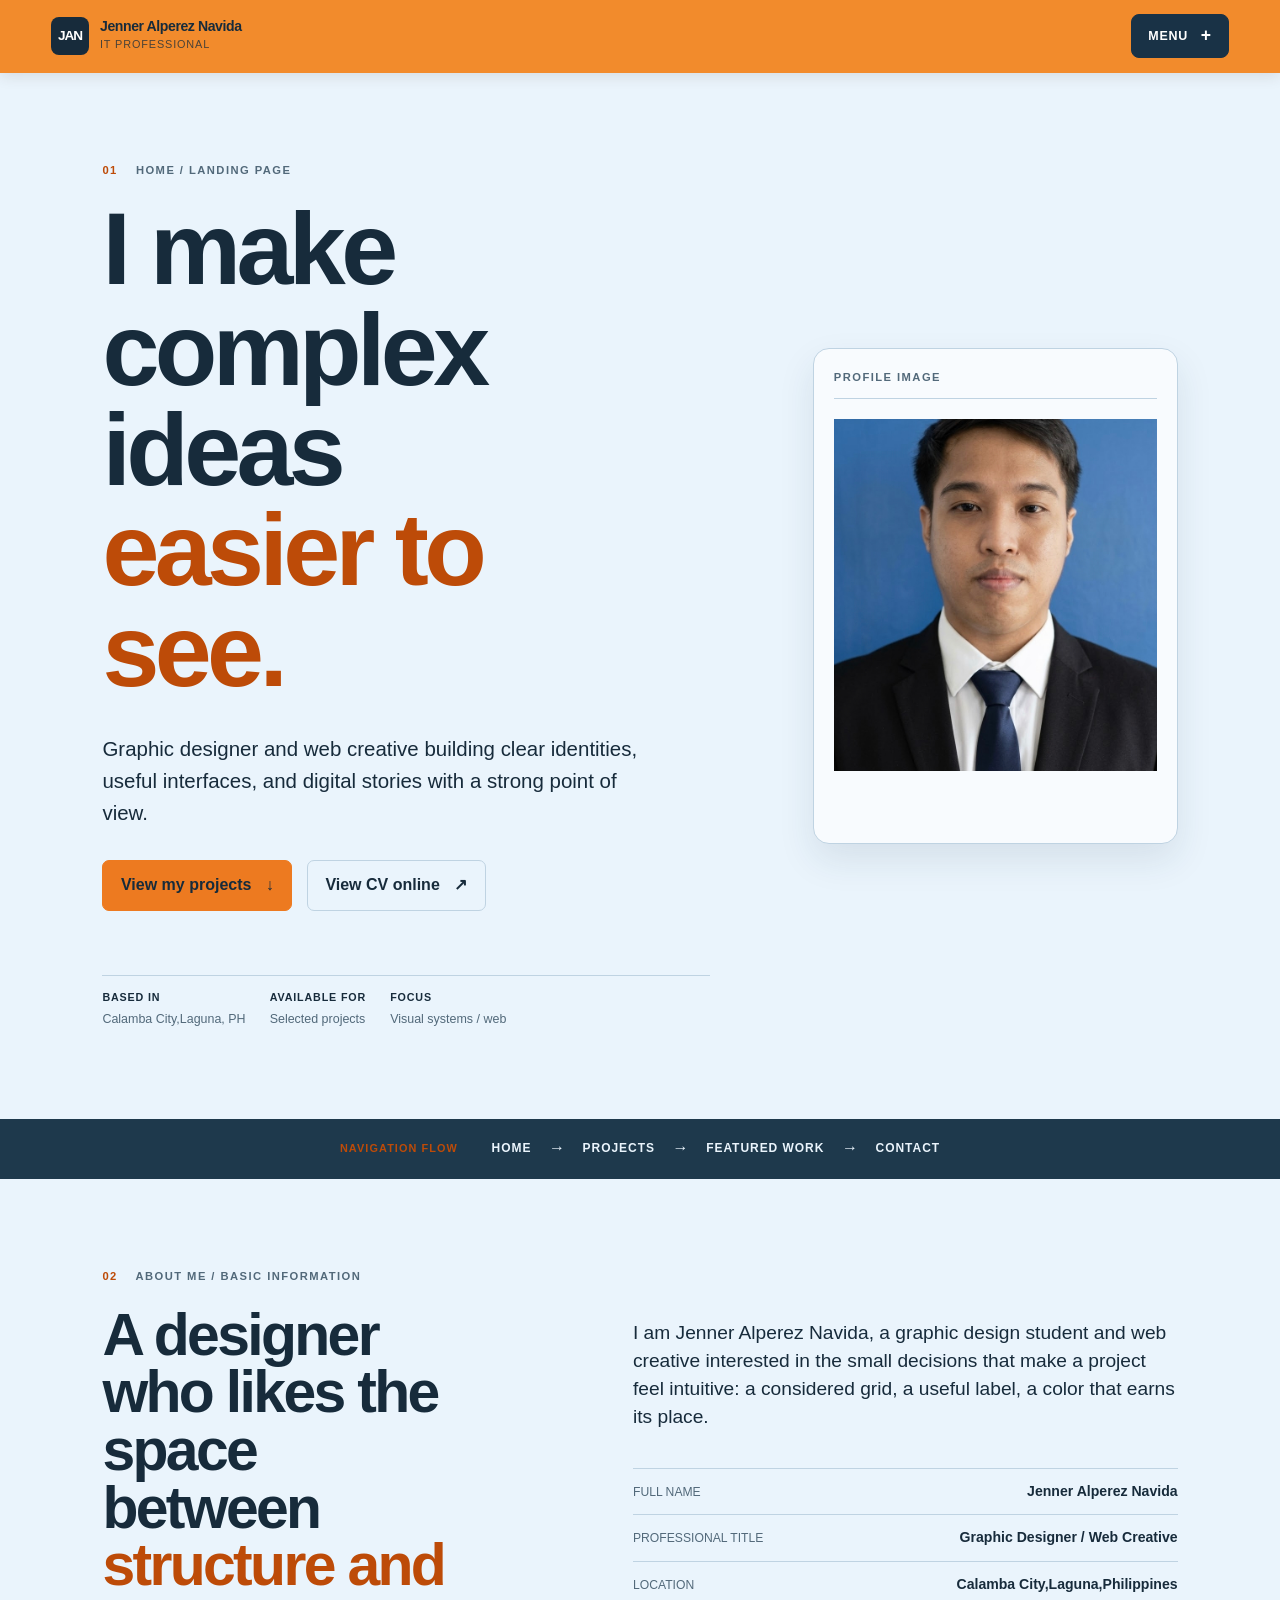
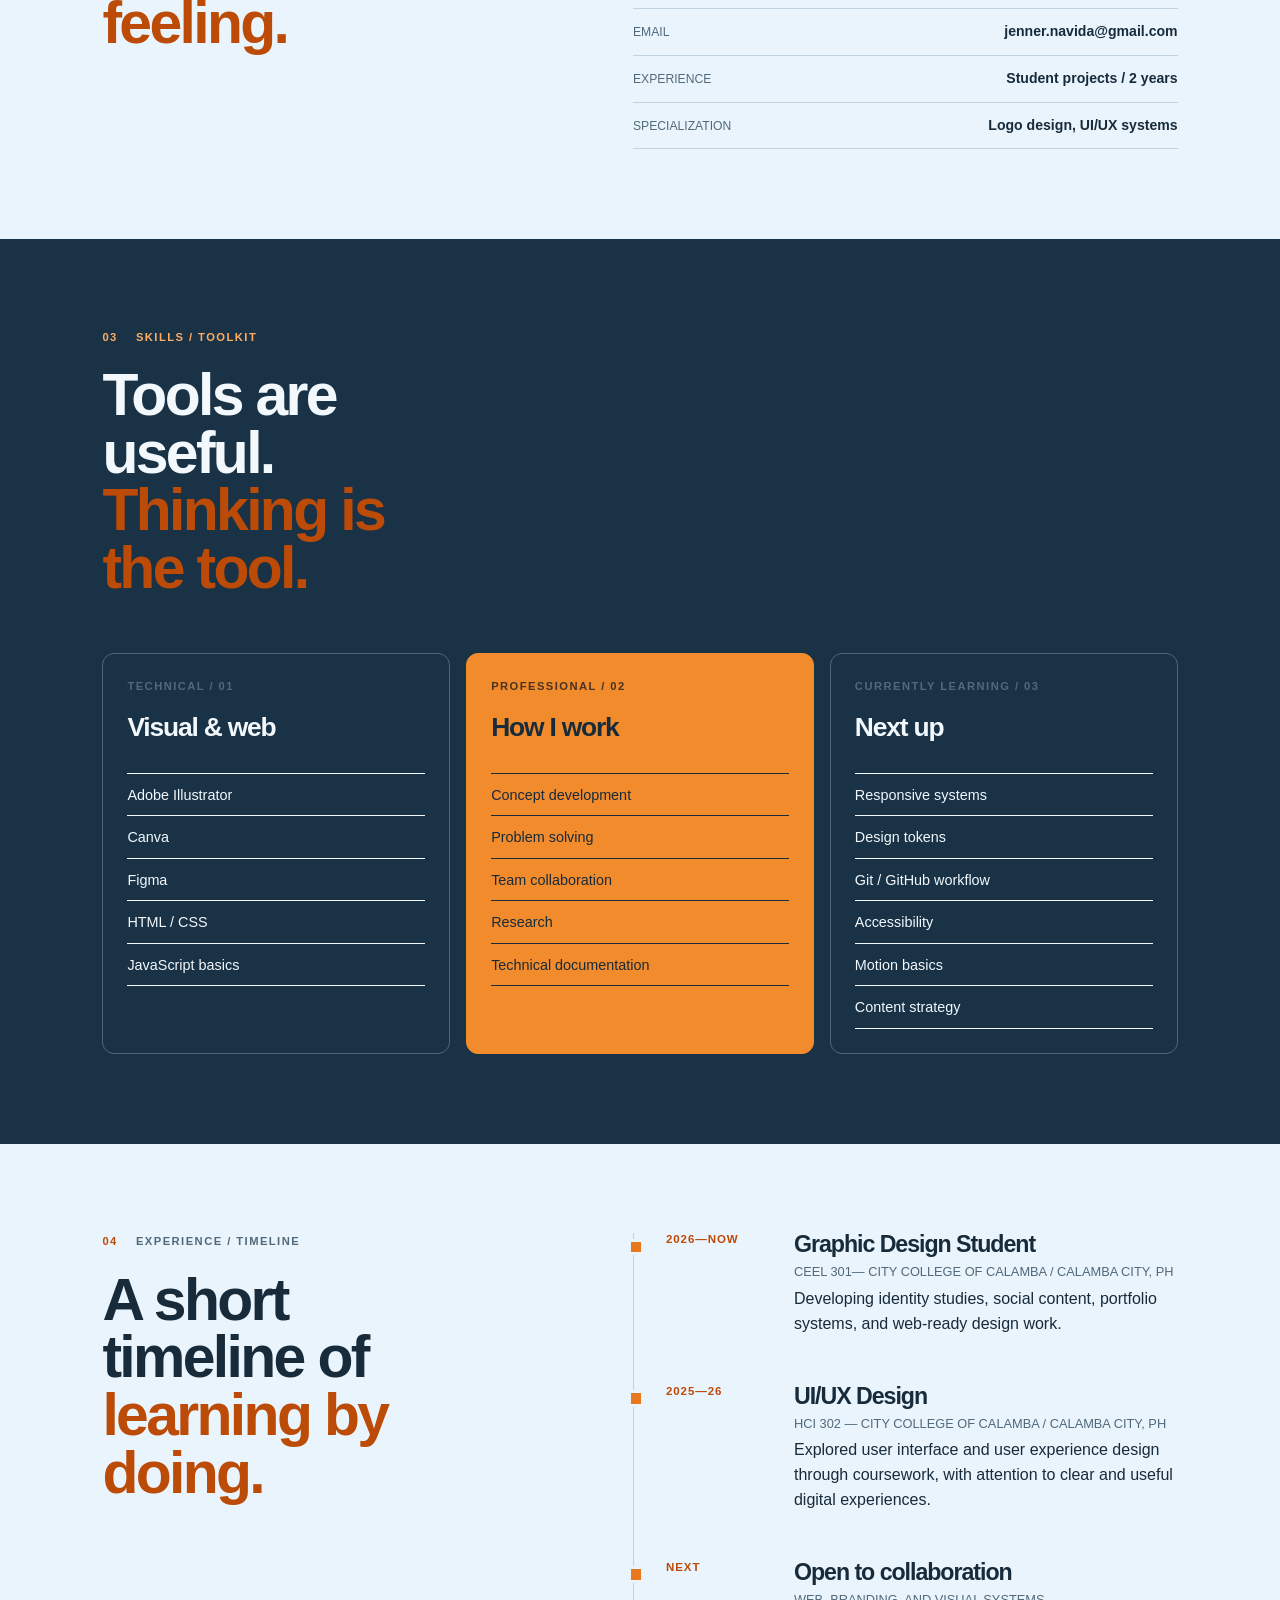
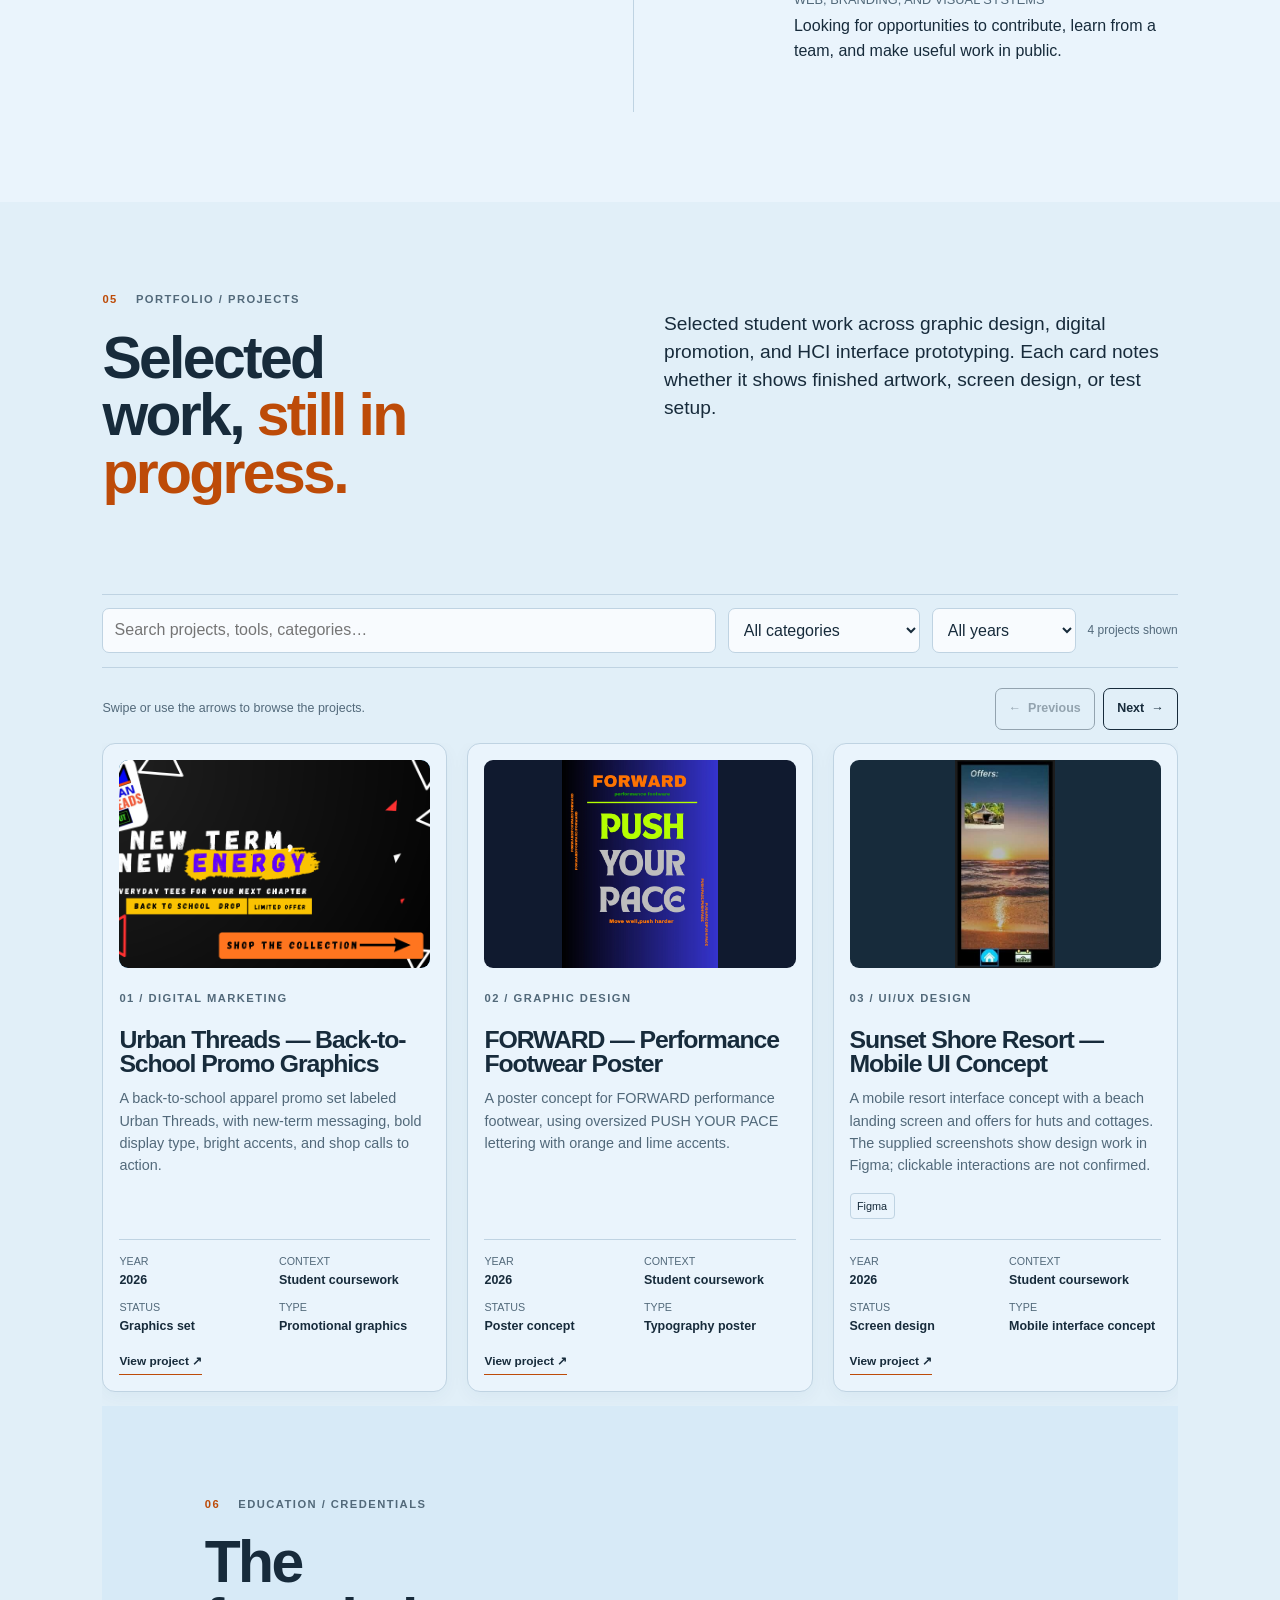
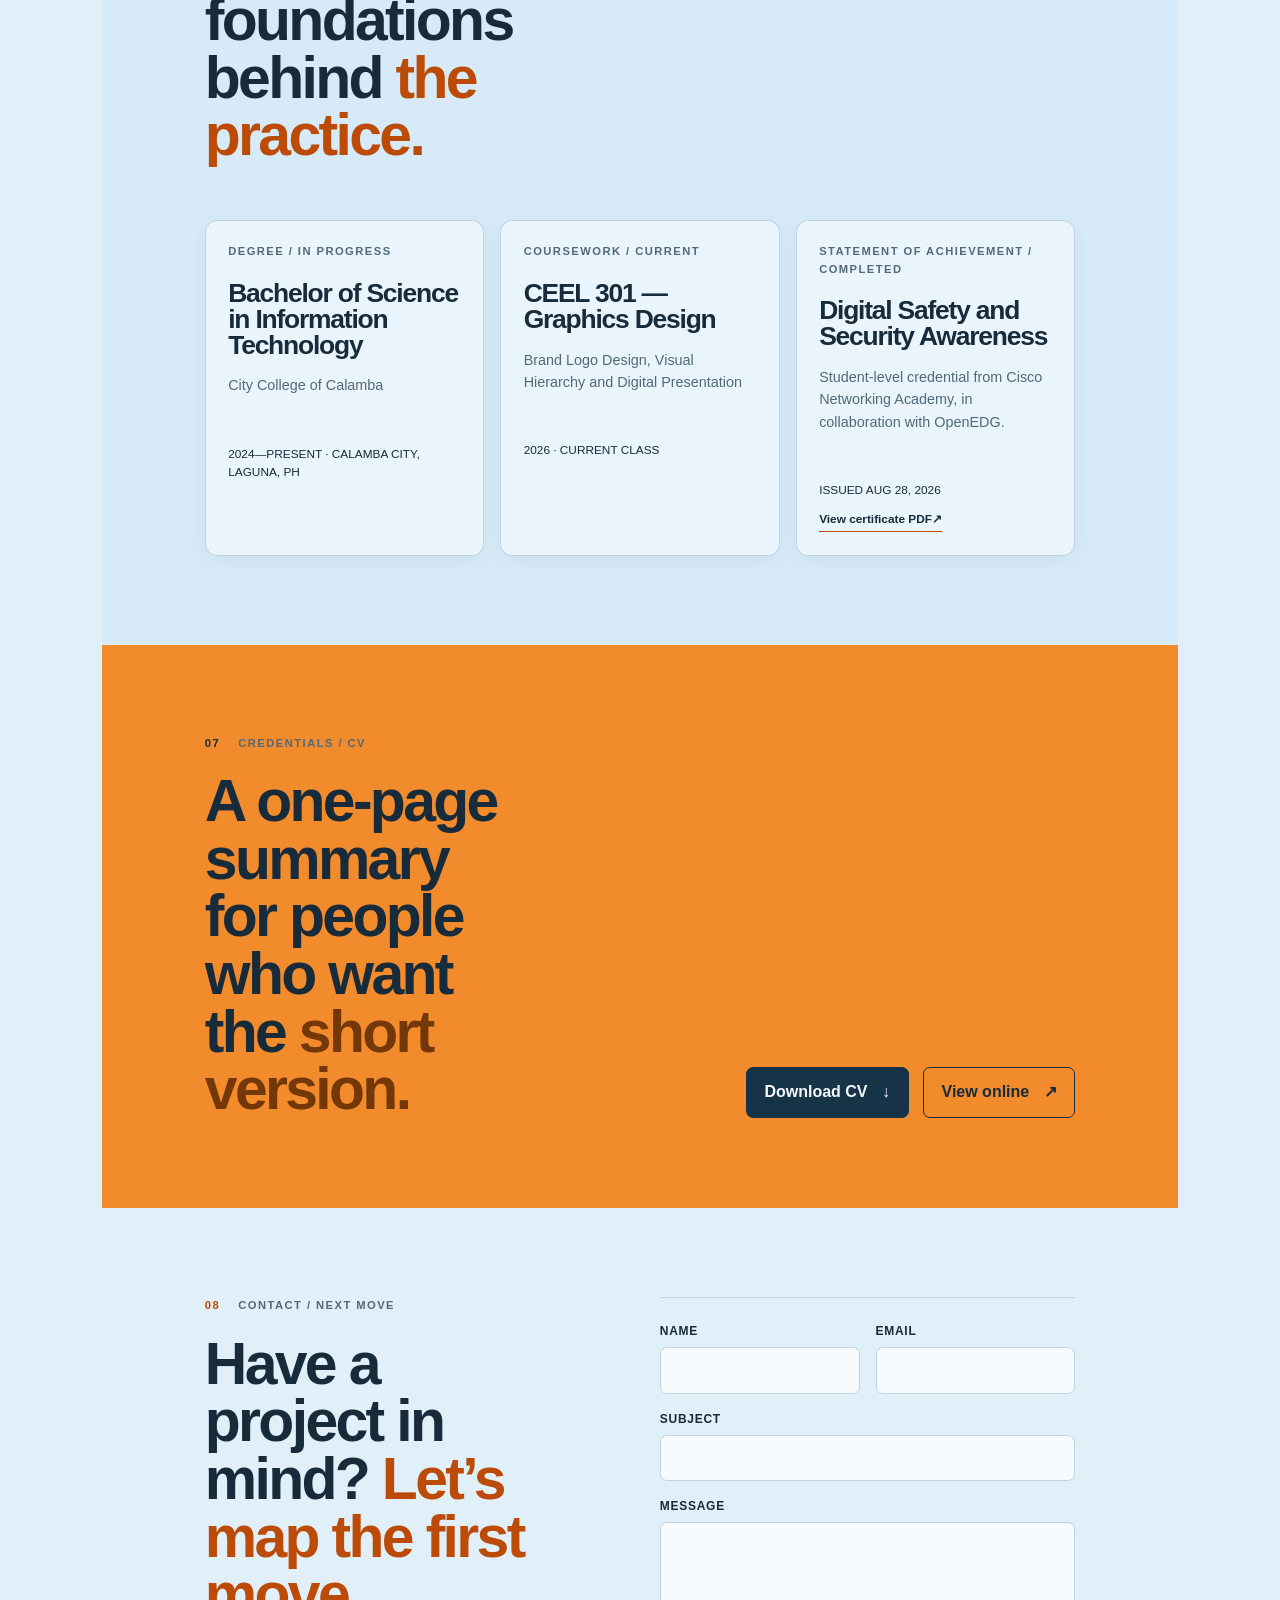
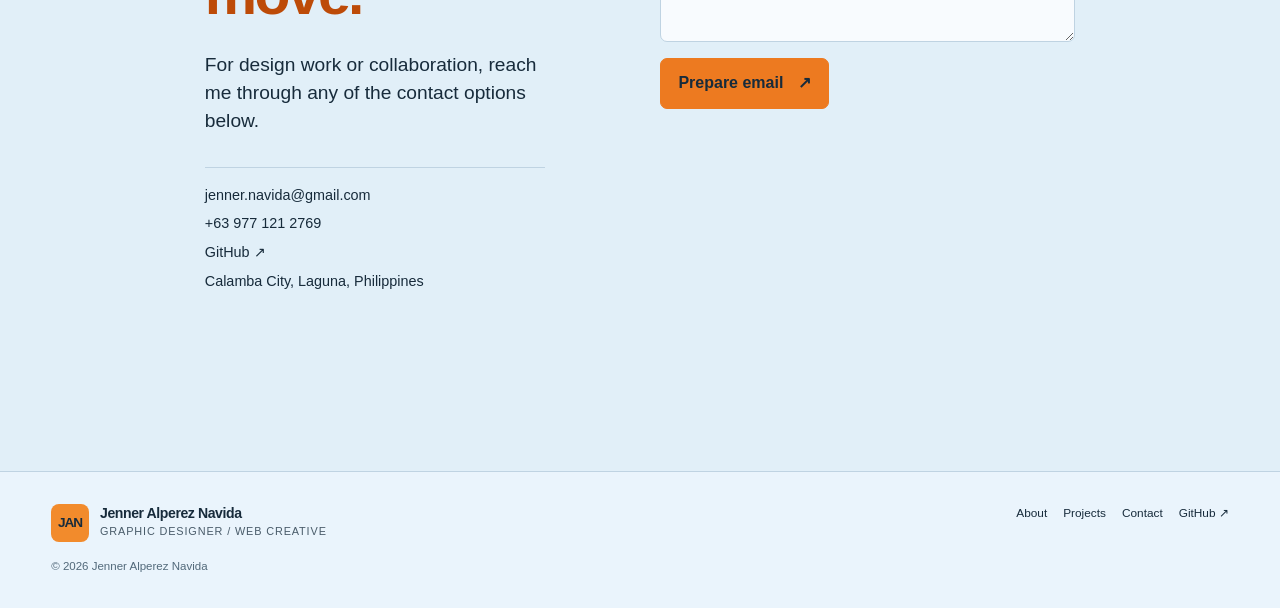
==== index.html @ dd9a0cb4 "Update index.html" ====
<!doctype html>
<html lang="en">
  <head>
    <meta charset="utf-8" />
    <meta name="viewport" content="width=device-width, initial-scale=1" />
    <title>Jenner Alperez Navida | Graphic Designer &amp; Web Creative</title>
    <meta
      name="description"
      content="Portfolio starter for Jenner Alperez Navida, a graphic designer and web creative turning rough ideas into clear visual systems."
    />
    <meta
      name="keywords"
      content="graphic designer, portfolio, web design, branding, UI design, GitHub portfolio"
    />
    <meta name="author" content="Jenner Alperez Navida" />
    <meta name="theme-color" content="#f28b2c" />
    <link rel="canonical" href="https://yourusername.github.io/my-portfolio/" />
    <meta
      property="og:title"
      content="Jenner Alperez Navida | Graphic Designer &amp; Web Creative"
    />
    <meta
      property="og:description"
      content="A clear, thoughtful portfolio of visual systems, web experiments, and digital projects."
    />
    <meta property="og:type" content="website" />
    <meta
      property="og:url"
      content="https://yourusername.github.io/my-portfolio/"
    />
    <link rel="manifest" href="site.webmanifest" />
    <link rel="stylesheet" href="styles.css?v=20261109-0234" />
    <script defer src="script.js?v=20261101-1845"></script>
  </head>
  <body>
    <a class="skip-link" href="#main-content">Skip to content</a>
    <div class="site-shell">
      <header class="site-header site-header-menu">
        <a class="brand" href="#home" aria-label="Jenner Alperez Navida home">
          <span class="brand-mark" aria-hidden="true">JAN</span>
          <span class="brand-copy"
            ><strong>Jenner Alperez Navida</strong
            ><small>IT Professional </small></span
          >
        </a>
        <button
          class="menu-toggle"
          type="button"
          aria-expanded="false"
          aria-controls="primary-nav"
          aria-label="Open navigation menu"
        >
          Menu <span aria-hidden="true">+</span>
        </button>
        <nav
          id="primary-nav"
          class="primary-nav"
          aria-label="Primary navigation"
        >
          <a href="#about">About</a>
          <a href="#skills">Skills</a>
          <a href="#experience">Experience</a>
          <a href="#projects">Projects</a>
          <a href="#education">Education</a>
          <a href="#contact">Contact</a>
          <a class="nav-cv" href="assets/cv-placeholder.pdf" download
            >CV <span aria-hidden="true">↗</span></a
          >
          <button
            class="theme-toggle"
            type="button"
            aria-pressed="false"
            aria-label="Switch to dark mode"
          >
            Dark mode
          </button>
        </nav>
      </header>

      <main id="main-content">
        <section
          id="home"
          class="hero section-pad"
          aria-labelledby="hero-title"
        >
          <div class="hero-copy">
            <p class="eyebrow">
              <span class="section-number">01</span> Home / landing page
            </p>
            <h1 id="hero-title">
              I make complex ideas <em>easier to see.</em>
            </h1>
            <p class="hero-intro">
              Graphic designer and web creative building clear identities,
              useful interfaces, and digital stories with a strong point of
              view.
            </p>
            <div class="hero-actions">
              <a class="button button-primary" href="#projects"
                >View my projects <span aria-hidden="true">↓</span></a
              >
              <a
                class="button button-quiet"
                href="assets/cv-placeholder.pdf"
                target="_blank"
                rel="noopener"
                >View CV online <span aria-hidden="true">↗</span></a
              >
            </div>
            <div class="hero-meta" aria-label="Portfolio summary">
              <span><b>Based in</b> Calamba City,Laguna, PH</span>
              <span><b>Available for</b> Selected projects</span>
              <span><b>Focus</b> Visual systems / web</span>
            </div>
          </div>
          <aside
            class="hero-board"
            aria-label="Profile image placeholder and draft annotation"
          >
            <div class="board-label">
              Profile image 
            </div>
            <img
  class="portrait-photo"
  src="IMG_20261109_022316.jpg"
  alt="Portrait of Jenner Alperez Navida"
/>

            <div class="board-caption">
              <span></span>
            </div>
            
          </aside>
        </section>

        <section class="flow-strip" aria-label="Portfolio navigation flow">
          <div class="flow-label">Navigation flow</div>
          <a href="#home">Home</a><span aria-hidden="true">→</span
          ><a href="#projects">Projects</a><span aria-hidden="true">→</span
          ><a href="#projects">Featured work</a><span aria-hidden="true">→</span
          ><a href="#contact">Contact</a>
        </section>

        <section
          id="about"
          class="section-pad split-section"
          aria-labelledby="about-title"
        >
          <div class="section-heading">
            <p class="eyebrow">
              <span class="section-number">02</span> About me / basic
              information
            </p>
            <h2 id="about-title">
              A designer who likes the space between
              <em>structure and feeling.</em>
            </h2>
          </div>
          <div class="section-body">
            <p class="lead">
              I am Jenner Alperez Navida, a graphic design student and web
              creative interested in the small decisions that make a project
              feel intuitive: a considered grid, a useful label, a color that
              earns its place.
            </p>
            <div class="info-table" role="list" aria-label="Basic information">
              <div role="listitem">
                <span>Full name</span><strong>Jenner Alperez Navida</strong>
              </div>
              <div role="listitem">
                <span>Professional title</span
                ><strong>Graphic Designer / Web Creative</strong>
              </div>
              <div role="listitem">
                <span>Location</span
                ><strong>Calamba City,Laguna,Philippines</strong>
              </div>
              <div role="listitem">
                <span>Email</span><strong>jenner.navida@gmail.com</strong>
              </div>
              <div role="listitem">
                <span>Experience</span
                ><strong>Student projects / 2 years</strong>
              </div>
              <div role="listitem">
                <span>Specialization</span
                ><strong>Logo design, UI/UX systems</strong>
              </div>
            </div>
          </div>
        </section>

        <section
          id="skills"
          class="section-pad ink-section"
          aria-labelledby="skills-title"
        >
          <div class="section-heading section-heading-light">
            <p class="eyebrow">
              <span class="section-number">03</span> Skills / toolkit
            </p>
            <h2 id="skills-title">
              Tools are useful. <em>Thinking is the tool.</em>
            </h2>
          </div>
          <div class="skill-grid">
            <article class="skill-card">
              <p class="card-kicker">Technical / 01</p>
              <h3>Visual &amp; web</h3>
              <ul>
                <li>Adobe Illustrator</li>
                <li>Canva</li>
                <li>Figma</li>
                <li>HTML / CSS</li>
                <li>JavaScript basics</li>
              </ul>
            </article>
            <article class="skill-card skill-card-accent">
              <p class="card-kicker">Professional / 02</p>
              <h3>How I work</h3>
              <ul>
                <li>Concept development</li>
                <li>Problem solving</li>
                <li>Team collaboration</li>
                <li>Research</li>
                <li>Technical documentation</li>
              </ul>
            </article>
            <article class="skill-card">
              <p class="card-kicker">Currently learning / 03</p>
              <h3>Next up</h3>
              <ul>
                <li>Responsive systems</li>
                <li>Design tokens</li>
                <li>Git / GitHub workflow</li>
                <li>Accessibility</li>
                <li>Motion basics</li>
                <li>Content strategy</li>
              </ul>
            </article>
          </div>
        </section>

        <section
          id="experience"
          class="section-pad split-section"
          aria-labelledby="experience-title"
        >
          <div class="section-heading">
            <p class="eyebrow">
              <span class="section-number">04</span> Experience / timeline
            </p>
            <h2 id="experience-title">
              A short timeline of <em>learning by doing.</em>
            </h2>
          </div>
          <div class="timeline">
            <article class="timeline-item">
              <div class="timeline-date">2026—NOW</div>
              <div>
                <h3>Graphic Design Student</h3>
                <p class="timeline-place">
                  CEEL 301— City College of Calamba / Calamba City, PH
                </p>
                <p>
                  Developing identity studies, social content, portfolio
                  systems, and web-ready design work.
                </p>
              </div>
            </article>
            <article class="timeline-item">
              <div class="timeline-date">2025—26</div>
              <div>
                <h3>UI/UX Design</h3>
                <p class="timeline-place" k ·>
                  HCI 302 — City College of Calamba / Calamba City, PH
                </p>
                <p>
                  Explored user interface and user experience design through
                  coursework, with attention to clear and useful digital
                  experiences.
                </p>
              </div>
            </article>
            <article class="timeline-item">
              <div class="timeline-date">NEXT</div>
              <div>
                <h3>Open to collaboration</h3>
                <p class="timeline-place">Web, branding, and visual systems</p>
                <p>
                  Looking for opportunities to contribute, learn from a team,
                  and make useful work in public.
                </p>
              </div>
            </article>
          </div>
        </section>

        <section
          id="projects"
          class="section-pad projects-section"
          aria-labelledby="projects-title"
        >
          <div class="projects-intro">
            <div class="section-heading">
              <p class="eyebrow">
                <span class="section-number">05</span> Portfolio / projects
              </p>
              <h2 id="projects-title">
                Selected work, <em>still in progress.</em>
              </h2>
            </div>
            <p class="lead">
              Selected student work across graphic design, digital promotion,
              and HCI interface prototyping. Each card notes whether it shows
              finished artwork, screen design, or test setup.
            </p>
          </div>
          <div class="project-controls" aria-label="Project search and filters">
            <label class="search-field"
              ><span class="sr-only">Search projects</span
              ><input
                id="project-search"
                type="search"
                placeholder="Search projects, tools, categories…"
            /></label>
            <label
              ><span class="sr-only">Filter by category</span
              ><select id="category-filter">
                <option value="all">All categories</option>
              </select></label
            >
            <label
              ><span class="sr-only">Filter by year</span
              ><select id="year-filter">
                <option value="all">All years</option>
              </select></label
            >
            <p
              id="project-count"
              class="filter-count"
              role="status"
              aria-live="polite"
            ></p>
          </div>
          <div class="project-carousel-bar">
            <p class="project-carousel-hint">
              Swipe or use the arrows to browse the projects.
            </p>
            <div
              class="project-carousel-controls"
              role="group"
              aria-label="Project carousel controls"
            >
              <button
                id="project-prev"
                class="project-carousel-button"
                type="button"
                aria-controls="project-grid"
                aria-label="Previous projects"
                disabled
              >
                <span aria-hidden="true">←</span> Previous
              </button>
              <button
                id="project-next"
                class="project-carousel-button"
                type="button"
                aria-controls="project-grid"
                aria-label="Next projects"
              >
                Next <span aria-hidden="true">→</span>
              </button>
            </div>
          </div>
          <div
            id="project-grid"
            class="project-grid"
            role="region"
            aria-roledescription="carousel"
            aria-label="Selected projects"
            tabindex="0"
          ></div>
          <p id="empty-projects" class="empty-state" hidden>
            No projects match that search yet. Try another word or reset the
            filters.
          </p
        </section>

        <dialog
          id="project-dialog"
          class="project-dialog"
          aria-labelledby="project-dialog-title"
          aria-describedby="project-dialog-description"
        >
          <div class="project-dialog-shell">
            <header class="project-dialog-header">
              <p class="eyebrow">Project details</p>
              <button
                id="project-dialog-close"
                class="project-dialog-close"
                type="button"
                aria-label="Close project details"
              >
                Close <span aria-hidden="true">×</span>
              </button>
            </header>
            <div class="project-dialog-body">
              <div class="project-dialog-gallery-column">
                <div
                  id="project-dialog-media"
                  class="project-dialog-media"
                ></div>
                <div
                  id="project-dialog-gallery-controls"
                  class="project-dialog-gallery-controls"
                  role="group"
                  aria-label="Project image controls"
                  hidden
                >
                  <button
                    id="project-dialog-previous-image"
                    class="project-dialog-gallery-button"
                    type="button"
                    aria-label="Previous project image"
                    disabled
                  >
                    <span aria-hidden="true">←</span> Previous
                  </button>
                  <p
                    id="project-dialog-image-count"
                    class="project-dialog-image-count"
                    aria-live="polite"
                  ></p>
                  <button
                    id="project-dialog-next-image"
                    class="project-dialog-gallery-button"
                    type="button"
                    aria-label="Next project image"
                    disabled
                  >
                    Next <span aria-hidden="true">→</span>
                  </button>
                </div>
                <div
                  id="project-dialog-thumbnails"
                  class="project-dialog-thumbnails"
                  role="group"
                  aria-label="Choose project image"
                  hidden
                ></div>
              </div>
              <div class="project-dialog-copy">
                <p id="project-dialog-kicker" class="card-kicker"></p>
                <h2 id="project-dialog-title"></h2>
                <p id="project-dialog-description"></p>
                <ul id="project-dialog-tags" class="project-tags"></ul>
                <dl id="project-dialog-meta" class="project-dialog-meta"></dl>
                <div id="project-dialog-links"></div>
              </div>
            </div>
          </div>
        </dialog>

        <section
          id="education"
          class="section-pad education-section"
          aria-labelledby="education-title"
        >
          <div class="section-heading">
            <p class="eyebrow">
              <span class="section-number">06</span> Education / credentials
            </p>
            <h2 id="education-title">
              The foundations behind <em>the practice.</em>
            </h2>
          </div>
          <div class="education-grid">
            <article class="credential-card">
              <p class="card-kicker">Degree / in progress</p>
              <h3>Bachelor of Science in Information Technology</h3>
              <p>City College of Calamba</p>
              <span class="credential-meta">2024—Present · Calamba City, Laguna, PH</span>
            </article>
            <article class="credential-card">
              <p class="card-kicker">Coursework / current</p>
              <h3>CEEL 301 — Graphics Design</h3>
              <p>
                 Brand Logo Design, Visual Hierarchy and Digital Presentation
              </p>
              <span class="credential-meta">2026 · Current class</span>
            </article>
            <article class="credential-card">
              <p class="card-kicker">Statement of Achievement / completed</p>
              <h3>Digital Safety and Security Awareness</h3>
              <p>
                Student-level credential from Cisco Networking Academy, in
                collaboration with OpenEDG.
              </p>
              <span class="credential-meta">Issued Aug 28, 2026</span>
              <a
                class="card-link credential-certificate-link"
                href="assets/certificates/digital-safety-and-security-awareness.pdf"
                target="_blank"
                rel="noopener"
              >
                View certificate PDF <span aria-hidden="true">↗</span>
              </a>
            </article>
          </div>
        </section>

        <section
          id="cv"
          class="cv-banner section-pad"
          aria-labelledby="cv-title"
        >
          <div>
            <p class="eyebrow">
              <span class="section-number">07</span> Credentials / CV
            </p>
            <h2 id="cv-title">
              A one-page summary for people who want the <em>short version.</em>
            </h2>
          </div>
          <div class="cv-actions">
            <a
              class="button button-primary"
              href="assets/cv-placeholder.pdf"
              download
              >Download CV <span aria-hidden="true">↓</span></a
            ><a
              class="button button-outline"
              href="assets/cv-placeholder.pdf"
              target="_blank"
              rel="noopener"
              >View online <span aria-hidden="true">↗</span></a
            >
          </div>
        </section>

        <section
          id="contact"
          class="section-pad contact-section"
          aria-labelledby="contact-title"
        >
          <div class="section-heading">
            <p class="eyebrow">
              <span class="section-number">08</span> Contact / next move
            </p>
            <h2 id="contact-title">
              Have a project in mind? <em>Let’s map the first move.</em>
            </h2>
            <p class="lead">
              For design work or collaboration, reach me through any of the
              contact options below.
            </p>
            <div class="contact-links">
              <a href="mailto:jenner.navida@gmail.com">jenner.navida@gmail.com</a
              ><a href="tel:+639771212769">+63 977 121 2769</a
              ><a href="https://github.com/jennernavida-coder" target="_blank" rel="noopener noreferrer">GitHub ↗</a
              ><span>Calamba City, Laguna, Philippines</span>
            </div>
          </div>
          <form id="contact-form" class="contact-form" novalidate>
            <div class="form-row">
              <label for="contact-name"
                >Name<input
                  id="contact-name"
                  name="name"
                  required
                  autocomplete="name" /></label
              ><label for="contact-email"
                >Email<input
                  id="contact-email"
                  name="email"
                  type="email"
                  required
                  autocomplete="email"
              /></label>
            </div>
            <label for="contact-subject"
              >Subject<input id="contact-subject" name="subject" required
            /></label>
            <label for="contact-message"
              >Message<textarea
                id="contact-message"
                name="message"
                rows="5"
                required
              ></textarea>
            </label>
            <div class="form-actions">
              <button class="button button-primary" type="submit">
                Prepare email <span aria-hidden="true">↗</span>
              </button>
              <p
                id="form-status"
                class="form-status"
                role="status"
                aria-live="polite"
              ></p>
            </div>
          </form>
        </section>
      </main>

      <footer class="site-footer">
        <div>
          <a class="brand brand-footer" href="#home"
            ><span class="brand-mark" aria-hidden="true">JAN</span
            ><span class="brand-copy"
              ><strong>Jenner Alperez Navida</strong
              ><small>Graphic Designer / Web Creative</small></span
            ></a
          >
          <p>
            © <span id="current-year"></span> Jenner Alperez Navida
          </p>
        </div>
        <div class="footer-links">
          <a href="#about">About</a><a href="#projects">Projects</a
          ><a href="#contact">Contact</a
          ><a href="https://github.com/jennernavida-coder" target="_blank" rel="noopener noreferrer"
            >GitHub ↗</a
          >
        </div>
      </footer>
    </div>
    <button
      class="back-to-top"
      type="button"
      aria-label="Back to Home"
      title="Back to Home"
    >
      <span aria-hidden="true">↑</span>
      <span class="back-to-top-label" aria-hidden="true">Home</span>
    </button>
  </body>
</html>
---- styles.css ----
:root {
  --paper: #f4f0e8;
  --paper-2: #ebe6dc;
  --ink: #151515;
  --muted: #68645c;
  --line: #c7c0b4;
  --coral: #ff6048;
  --blue: #4776ff;
  --soft-blue: #dce5ff;
  --white: #fffdf8;
  --shadow: 0 18px 40px rgba(21, 21, 21, 0.09);
  --radius: 2px;
  color-scheme: light;
}

[data-theme="dark"] {
  --paper: #161717;
  --paper-2: #202221;
  --ink: #f4f0e8;
  --muted: #b2aea5;
  --line: #484a46;
  --coral: #ff7664;
  --blue: #87a5ff;
  --soft-blue: #25304b;
  --white: #202221;
  --shadow: 0 18px 40px rgba(0, 0, 0, 0.22);
  color-scheme: dark;
}

* {
  box-sizing: border-box;
}
html {
  scroll-behavior: smooth;
}
body {
  margin: 0;
  background: var(--paper);
  color: var(--ink);
  font-family: "DM Sans", "Segoe UI", sans-serif;
  line-height: 1.55;
}
body,
button,
input,
select,
textarea {
  font-size: 16px;
}
a {
  color: inherit;
}
button,
input,
select,
textarea {
  font: inherit;
}
button,
a {
  -webkit-tap-highlight-color: transparent;
}
::selection {
  background: var(--coral);
  color: var(--ink);
}

.site-shell {
  overflow: hidden;
}
.site-header {
  align-items: center;
  border-bottom: 1px solid var(--line);
  display: flex;
  justify-content: space-between;
  margin: 0 auto;
  max-width: 1440px;
  padding: 1.1rem 4vw;
  position: relative;
  z-index: 5;
}
.brand {
  align-items: center;
  display: inline-flex;
  gap: 0.7rem;
  text-decoration: none;
}
.brand-mark {
  align-items: center;
  background: var(--ink);
  color: var(--paper);
  display: inline-flex;
  font:
    700 0.85rem/1 "Space Grotesk",
    sans-serif;
  height: 2.35rem;
  justify-content: center;
  letter-spacing: -0.08em;
  width: 2.35rem;
}
.brand-copy {
  display: grid;
  gap: 0.08rem;
}
.brand-copy strong {
  font:
    700 0.88rem/1.1 "Space Grotesk",
    sans-serif;
  letter-spacing: -0.03em;
}
.brand-copy small {
  color: var(--muted);
  font-size: 0.68rem;
  letter-spacing: 0.08em;
  text-transform: uppercase;
}
.primary-nav {
  align-items: center;
  display: flex;
  gap: 1.25rem;
}
.primary-nav a,
.theme-toggle {
  color: var(--muted);
  font-size: 0.76rem;
  letter-spacing: 0.04em;
  text-decoration: none;
  text-transform: uppercase;
}
.primary-nav a:hover,
.primary-nav a:focus-visible,
.theme-toggle:hover,
.theme-toggle:focus-visible {
  color: var(--ink);
}
.nav-cv {
  border-bottom: 1px solid var(--coral);
  color: var(--ink) !important;
  padding-bottom: 0.25rem;
}
.theme-toggle,
.menu-toggle {
  background: transparent;
  border: 0;
  color: var(--muted);
  cursor: pointer;
  padding: 0.4rem 0;
}
.menu-toggle {
  display: none;
  font-size: 0.76rem;
  letter-spacing: 0.06em;
  text-transform: uppercase;
}

.section-pad {
  margin: 0 auto;
  max-width: 1440px;
  padding: 6.5rem 8vw;
}
.eyebrow,
.card-kicker,
.board-label {
  color: var(--muted);
  font-size: 0.7rem;
  font-weight: 700;
  letter-spacing: 0.1em;
  margin: 0 0 1.25rem;
  text-transform: uppercase;
}
.section-number {
  color: var(--coral);
  display: inline-block;
  margin-right: 0.85rem;
}
h1,
h2,
h3 {
  font-family: "Space Grotesk", "Segoe UI", sans-serif;
  letter-spacing: -0.06em;
  line-height: 0.98;
  margin: 0;
}
h1 {
  font-size: clamp(3.7rem, 8vw, 8.8rem);
  max-width: 9ch;
}
h2 {
  font-size: clamp(2.5rem, 4.6vw, 5.2rem);
  max-width: 11ch;
}
h3 {
  font-size: 1.65rem;
}
em {
  color: var(--coral);
  font-style: normal;
}
.lead {
  font-size: clamp(1.08rem, 1.5vw, 1.35rem);
  line-height: 1.45;
  max-width: 39rem;
}
.muted {
  color: var(--muted);
}
.sr-only {
  clip: rect(0, 0, 0, 0);
  clip-path: inset(50%);
  height: 1px;
  overflow: hidden;
  position: absolute;
  white-space: nowrap;
  width: 1px;
}
.skip-link {
  background: var(--coral);
  color: var(--ink);
  left: 1rem;
  padding: 0.65rem 1rem;
  position: fixed;
  top: -5rem;
  z-index: 20;
}
.skip-link:focus {
  top: 1rem;
}
:focus-visible {
  outline: 3px solid var(--blue);
  outline-offset: 4px;
}

.hero {
  display: grid;
  gap: clamp(3rem, 8vw, 10rem);
  grid-template-columns: minmax(0, 1.25fr) minmax(18rem, 0.75fr);
  min-height: 45rem;
  padding-bottom: 5rem;
  padding-top: 7rem;
}
.hero-copy {
  align-self: center;
}
.hero-intro {
  font-size: clamp(1.05rem, 1.6vw, 1.35rem);
  margin: 2rem 0;
  max-width: 34rem;
}
.hero-actions,
.cv-actions,
.form-actions {
  align-items: center;
  display: flex;
  flex-wrap: wrap;
  gap: 0.9rem;
}
.button {
  align-items: center;
  border: 1px solid var(--ink);
  cursor: pointer;
  display: inline-flex;
  font-weight: 700;
  gap: 0.9rem;
  justify-content: center;
  min-height: 3.1rem;
  padding: 0.75rem 1.1rem;
  text-decoration: none;
  transition:
    background 0.2s ease,
    color 0.2s ease,
    transform 0.2s ease;
}
.button:hover {
  transform: translateY(-2px);
}
.button-primary {
  background: var(--coral);
  border-color: var(--coral);
  color: var(--ink);
}
.button-primary:hover {
  background: var(--ink);
  border-color: var(--ink);
  color: var(--paper);
}
.button-quiet {
  border-color: var(--line);
  color: var(--ink);
}
.button-quiet:hover,
.button-outline:hover {
  background: var(--ink);
  color: var(--paper);
}
.button-outline {
  border-color: var(--ink);
  color: var(--ink);
}
.hero-meta {
  border-top: 1px solid var(--line);
  display: flex;
  flex-wrap: wrap;
  gap: 1.5rem;
  margin-top: 4rem;
  padding-top: 0.8rem;
}
.hero-meta span {
  color: var(--muted);
  font-size: 0.78rem;
}
.hero-meta b {
  color: var(--ink);
  display: block;
  font-size: 0.67rem;
  letter-spacing: 0.08em;
  margin-bottom: 0.25rem;
  text-transform: uppercase;
}
.hero-board {
  align-self: center;
  background: var(--paper-2);
  border: 1px solid var(--line);
  min-height: 31rem;
  padding: 1.25rem;
  position: relative;
  transform: rotate(1.5deg);
}
.board-label {
  border-bottom: 1px solid var(--line);
  padding-bottom: 0.75rem;
}
.portrait-placeholder {
  align-items: center;
  background: var(--blue);
  color: var(--paper);
  display: flex;
  font:
    700 clamp(5rem, 14vw, 11rem) / 1 "Space Grotesk",
    sans-serif;
  height: 22rem;
  justify-content: center;
  letter-spacing: -0.12em;
  margin: 1.25rem 0;
}
.board-caption {
  align-items: start;
  display: grid;
  gap: 0.7rem;
  grid-template-columns: 3rem 1fr;
}
.board-caption span {
  color: var(--coral);
  font-size: 0.68rem;
  font-weight: 700;
}
.board-caption p {
  font-size: 0.78rem;
  margin: 0;
}
.board-stamp {
  border: 2px solid var(--coral);
  color: var(--coral);
  font:
    700 0.75rem/1.1 "Space Grotesk",
    sans-serif;
  padding: 0.55rem;
  position: absolute;
  right: 1.2rem;
  text-align: center;
  top: 3.6rem;
  transform: rotate(8deg);
}
.flow-strip {
  align-items: center;
  background: var(--ink);
  color: var(--paper);
  display: flex;
  flex-wrap: wrap;
  gap: 0.8rem 1.1rem;
  justify-content: center;
  padding: 1.1rem 4vw;
}
.flow-strip a {
  color: var(--paper);
  font-size: 0.75rem;
  font-weight: 700;
  letter-spacing: 0.08em;
  text-decoration: none;
  text-transform: uppercase;
}
.flow-strip a:hover {
  color: var(--coral);
}
.flow-label {
  color: var(--coral);
  font-size: 0.68rem;
  font-weight: 700;
  letter-spacing: 0.1em;
  margin-right: 1rem;
  text-transform: uppercase;
}

.split-section {
  display: grid;
  gap: clamp(3rem, 10vw, 12rem);
  grid-template-columns: minmax(0, 0.85fr) minmax(0, 1.15fr);
}
.section-heading h2 {
  margin-bottom: 1.75rem;
}
.section-body {
  padding-top: 2rem;
}
.info-table {
  border-top: 1px solid var(--line);
  margin-top: 2.3rem;
}
.info-table div {
  align-items: baseline;
  border-bottom: 1px solid var(--line);
  display: flex;
  gap: 1rem;
  justify-content: space-between;
  padding: 0.75rem 0;
}
.info-table span {
  color: var(--muted);
  font-size: 0.76rem;
  text-transform: uppercase;
}
.info-table strong {
  font-size: 0.88rem;
  text-align: right;
}

.ink-section {
  background: var(--ink);
  color: var(--paper);
  max-width: none;
}
.section-heading-light {
  margin: 0 auto 3.5rem;
  max-width: 1296px;
}
.section-heading-light .eyebrow,
.section-heading-light .section-number {
  color: var(--coral);
}
.skill-grid {
  display: grid;
  gap: 1rem;
  grid-template-columns: repeat(3, 1fr);
  margin: 0 auto;
  max-width: 1296px;
}
.skill-card {
  border: 1px solid var(--line);
  min-height: 21rem;
  padding: 1.5rem;
}
.skill-card-accent {
  background: var(--coral);
  border-color: var(--coral);
  color: var(--ink);
  transform: translateY(-1.4rem);
}
.skill-card-accent .card-kicker {
  color: var(--ink);
}
.skill-card h3 {
  margin-bottom: 2rem;
}
.skill-card ul {
  border-top: 1px solid currentColor;
  list-style: none;
  margin: 0;
  padding: 0;
}
.skill-card li {
  border-bottom: 1px solid currentColor;
  font-size: 0.9rem;
  padding: 0.6rem 0;
}
.section-note {
  color: var(--muted);
  font-size: 0.78rem;
  margin: 2.5rem auto 0;
  max-width: 1296px;
}
.section-note-light {
  color: #b5b4ae;
}

.timeline {
  border-left: 1px solid var(--line);
  padding-left: 2rem;
}
.timeline-item {
  display: grid;
  gap: 2rem;
  grid-template-columns: 6rem 1fr;
  padding: 0 0 3rem;
  position: relative;
}
.timeline-item::before {
  background: var(--coral);
  border: 3px solid var(--paper);
  content: "";
  height: 0.65rem;
  left: -2.38rem;
  position: absolute;
  top: 0.35rem;
  width: 0.65rem;
}
.timeline-date {
  color: var(--coral);
  font:
    700 0.72rem/1.1 "Space Grotesk",
    sans-serif;
  letter-spacing: 0.08em;
}
.timeline-item h3 {
  font-size: 1.45rem;
  margin-bottom: 0.4rem;
}
.timeline-item p {
  margin: 0.3rem 0 0;
}
.timeline-place {
  color: var(--muted);
  font-size: 0.8rem;
  text-transform: uppercase;
}

.projects-section {
  background: var(--paper-2);
  max-width: none;
}
.projects-intro,
.project-controls,
.project-grid,
.projects-section > .section-note {
  margin-left: auto;
  margin-right: auto;
  max-width: 1296px;
}
.projects-intro {
  display: grid;
  gap: 3rem;
  grid-template-columns: 1fr 1fr;
}
.project-controls {
  align-items: center;
  border-bottom: 1px solid var(--line);
  border-top: 1px solid var(--line);
  display: grid;
  gap: 0.75rem;
  grid-template-columns: minmax(12rem, 1fr) 12rem 9rem auto;
  margin-top: 4rem;
  padding: 0.85rem 0;
}
.project-controls label {
  display: block;
}
.project-controls input,
.project-controls select {
  background: transparent;
  border: 1px solid var(--line);
  border-radius: 0;
  color: var(--ink);
  min-height: 2.8rem;
  padding: 0.55rem 0.7rem;
  width: 100%;
}
.project-controls input:focus,
.project-controls select:focus {
  border-color: var(--blue);
  outline: 2px solid var(--blue);
  outline-offset: 1px;
}
.filter-count {
  color: var(--muted);
  font-size: 0.75rem;
  margin: 0;
  text-align: right;
}
.project-grid {
  display: grid;
  gap: 1.25rem;
  grid-template-columns: repeat(12, 1fr);
  margin-top: 1.25rem;
}
.project-card {
  background: var(--paper);
  border: 1px solid var(--line);
  display: flex;
  flex-direction: column;
  grid-column: span 4;
  min-height: 34rem;
  padding: 1rem;
  transition:
    box-shadow 0.2s ease,
    transform 0.2s ease;
}
.project-card:nth-child(2) {
  transform: translateY(2rem);
}
.project-card:hover {
  box-shadow: var(--shadow);
  transform: translateY(-0.25rem);
}
.project-card:nth-child(2):hover {
  transform: translateY(1.75rem);
}
.project-preview {
  align-items: end;
  background: var(--blue);
  color: var(--paper);
  display: flex;
  height: 13rem;
  justify-content: space-between;
  margin-bottom: 1.4rem;
  padding: 0.8rem;
}
.project-card:nth-child(2) .project-preview {
  background: var(--coral);
  color: var(--ink);
}
.project-card:nth-child(3) .project-preview {
  background: var(--ink);
}
.project-preview strong {
  font:
    700 3.2rem/0.8 "Space Grotesk",
    sans-serif;
  letter-spacing: -0.1em;
}
.project-preview span {
  font-size: 0.67rem;
  font-weight: 700;
  letter-spacing: 0.08em;
  text-transform: uppercase;
}
.project-card h3 {
  font-size: 1.55rem;
  margin-bottom: 0.7rem;
}
.project-card-description {
  color: var(--muted);
  font-size: 0.9rem;
  margin: 0;
}
.project-tags {
  display: flex;
  flex-wrap: wrap;
  gap: 0.4rem;
  list-style: none;
  margin: 1rem 0 1.25rem;
  padding: 0;
}
.project-tags li {
  border: 1px solid var(--line);
  font-size: 0.68rem;
  padding: 0.25rem 0.4rem;
}
.project-meta {
  border-top: 1px solid var(--line);
  display: grid;
  gap: 0.5rem;
  grid-template-columns: 1fr 1fr;
  margin-top: auto;
  padding-top: 0.8rem;
}
.project-meta div {
  display: grid;
  gap: 0.1rem;
}
.project-meta span {
  color: var(--muted);
  font-size: 0.67rem;
  text-transform: uppercase;
}
.project-meta strong {
  font-size: 0.78rem;
}
.project-card-actions {
  display: flex;
  gap: 0.55rem;
  margin-top: 1rem;
}
.card-link {
  border-bottom: 1px solid var(--coral);
  font-size: 0.74rem;
  font-weight: 700;
  padding-bottom: 0.2rem;
  text-decoration: none;
}
.empty-state {
  margin: 3rem auto;
  max-width: 1296px;
  text-align: center;
}

.education-section {
  background: var(--soft-blue);
  max-width: none;
}
.education-grid {
  display: grid;
  gap: 1rem;
  grid-template-columns: repeat(3, 1fr);
  margin: 3.5rem auto 0;
  max-width: 1296px;
}
.credential-card {
  background: var(--paper);
  border: 1px solid var(--line);
  min-height: 18rem;
  padding: 1.4rem;
}
.credential-card h3 {
  margin-bottom: 1rem;
}
.credential-card p:not(.card-kicker) {
  color: var(--muted);
  font-size: 0.9rem;
}
.credential-meta {
  display: block;
  font-size: 0.74rem;
  margin-top: 3rem;
  text-transform: uppercase;
}

.cv-banner {
  align-items: end;
  background: var(--coral);
  display: flex;
  gap: 3rem;
  justify-content: space-between;
  max-width: none;
}
.cv-banner .section-number {
  color: var(--ink);
}
.cv-banner h2 {
  max-width: 10ch;
}
.cv-note {
  font-size: 0.72rem;
  margin: 0.6rem 0 0;
}

.contact-section {
  display: grid;
  gap: clamp(3rem, 9vw, 10rem);
  grid-template-columns: minmax(0, 0.9fr) minmax(18rem, 1.1fr);
}
.contact-links {
  border-top: 1px solid var(--line);
  display: grid;
  gap: 0.4rem;
  margin-top: 2rem;
  padding-top: 1rem;
}
.contact-links a,
.contact-links span {
  font-size: 0.9rem;
  text-decoration: none;
}
.contact-links a:hover {
  color: var(--coral);
}
.contact-form {
  border-top: 1px solid var(--line);
  padding-top: 1.5rem;
}
.contact-form label {
  display: grid;
  font-size: 0.75rem;
  font-weight: 700;
  gap: 0.4rem;
  letter-spacing: 0.06em;
  margin-bottom: 1rem;
  text-transform: uppercase;
}
.form-row {
  display: grid;
  gap: 1rem;
  grid-template-columns: 1fr 1fr;
}
.contact-form input,
.contact-form textarea {
  background: transparent;
  border: 1px solid var(--line);
  border-radius: 0;
  color: var(--ink);
  padding: 0.8rem;
  resize: vertical;
}
.contact-form input:focus,
.contact-form textarea:focus {
  border-color: var(--blue);
  outline: 2px solid var(--blue);
  outline-offset: 1px;
}
.form-status {
  color: var(--muted);
  font-size: 0.78rem;
  margin: 0;
}
.form-status.error {
  color: var(--coral);
}

.site-footer {
  border-top: 1px solid var(--line);
  display: flex;
  gap: 2rem;
  justify-content: space-between;
  margin: 0 auto;
  max-width: 1440px;
  padding: 2rem 4vw;
}
.brand-footer .brand-mark {
  background: var(--coral);
  color: var(--ink);
}
.site-footer p {
  color: var(--muted);
  font-size: 0.72rem;
  margin: 1rem 0 0;
}
.footer-links {
  align-items: start;
  display: flex;
  flex-wrap: wrap;
  gap: 1rem;
}
.footer-links a {
  font-size: 0.74rem;
  text-decoration: none;
}
.footer-links a:hover {
  color: var(--coral);
}

@media (max-width: 960px) {
  .primary-nav {
    gap: 0.7rem;
  }
  .hero {
    gap: 3rem;
    grid-template-columns: 1fr 0.75fr;
  }
  .project-card {
    grid-column: span 6;
  }
  .project-card:nth-child(3) {
    margin-top: 1rem;
  }
  .projects-intro,
  .contact-section {
    gap: 3rem;
  }
}

@media (max-width: 760px) {
  .site-header {
    padding: 1rem 5vw;
  }
  .menu-toggle {
    display: inline-flex;
  }
  .primary-nav {
    align-items: stretch;
    background: var(--paper);
    border-bottom: 1px solid var(--line);
    display: none;
    flex-direction: column;
    gap: 1rem;
    left: 0;
    padding: 1.25rem 5vw 1.5rem;
    position: absolute;
    right: 0;
    top: 100%;
  }
  .primary-nav.is-open {
    display: flex;
  }
  .primary-nav a,
  .theme-toggle {
    font-size: 0.8rem;
    text-align: left;
  }
  .hero,
  .split-section,
  .projects-intro,
  .contact-section {
    grid-template-columns: 1fr;
  }
  .hero {
    min-height: auto;
    padding-bottom: 4rem;
    padding-top: 4rem;
  }
  .hero-board {
    margin: 0 auto;
    max-width: 28rem;
    transform: rotate(0);
    width: 100%;
  }
  .section-pad {
    padding: 4.5rem 5vw;
  }
  h1 {
    font-size: clamp(3.25rem, 15vw, 6rem);
  }
  .hero-meta {
    gap: 1rem;
    margin-top: 3rem;
  }
  .flow-strip {
    justify-content: flex-start;
    padding-left: 5vw;
    padding-right: 5vw;
  }
  .flow-label {
    width: 100%;
  }
  .skill-grid,
  .education-grid {
    grid-template-columns: 1fr;
  }
  .skill-card-accent {
    transform: none;
  }
  .project-controls {
    align-items: stretch;
    grid-template-columns: 1fr 1fr;
    margin-top: 2.5rem;
  }
  .search-field {
    grid-column: 1 / -1;
  }
  .filter-count {
    text-align: left;
  }
  .project-card {
    grid-column: span 12;
    min-height: 30rem;
  }
  .project-card:nth-child(2) {
    transform: none;
  }
  .project-card:nth-child(2):hover {
    transform: translateY(-0.25rem);
  }
  .cv-banner {
    align-items: start;
    flex-direction: column;
  }
  .site-footer {
    flex-direction: column;
  }
}

@media (max-width: 480px) {
  .hero-actions .button,
  .cv-actions .button {
    width: 100%;
  }
  .form-row {
    grid-template-columns: 1fr;
  }
  .timeline-item {
    gap: 0.8rem;
    grid-template-columns: 1fr;
  }
  .timeline-date {
    margin-bottom: 0.3rem;
  }
  .info-table div {
    align-items: start;
    flex-direction: column;
    gap: 0.25rem;
  }
  .info-table strong {
    text-align: left;
  }
}

@media (prefers-reduced-motion: reduce) {
  *,
  *::before,
  *::after {
    scroll-behavior: auto !important;
    transition-duration: 0.01ms !important;
    animation-duration: 0.01ms !important;
    animation-iteration-count: 1 !important;
  }
}

/* Professional blue-and-orange refresh */
:root {
  --paper: #eaf4fc;
  --paper-2: #deedf8;
  --ink: #172b3b;
  --muted: #52697a;
  --line: #bfd3e2;
  --coral: #bd4b08;
  --blue: #377ca8;
  --soft-blue: #d7eaf7;
  --white: #f8fbfe;
  --header-orange: #f28b2c;
  --shadow: 0 16px 36px rgba(27, 59, 82, 0.1);
  --radius: 12px;
}
[data-theme="dark"] {
  --paper: #142330;
  --paper-2: #1b3040;
  --ink: #edf6fc;
  --muted: #b2c4d0;
  --line: #385366;
  --coral: #ff9a4c;
  --blue: #78b9e2;
  --soft-blue: #233e51;
  --white: #1b3040;
  --header-orange: #e8781d;
  --shadow: 0 18px 40px rgba(0, 0, 0, 0.24);
}
html {
  scroll-padding-top: 1.5rem;
}
body {
  background: var(--paper);
  font-family: Inter, "Segoe UI", sans-serif;
}
.site-shell {
  background: var(--paper);
}
.site-header {
  background: var(--header-orange);
  border: 0;
  box-shadow: 0 3px 14px rgba(63, 44, 25, 0.12);
  max-width: none;
  padding: 0.9rem max(4vw, calc((100vw - 1280px) / 2));
}
.brand-mark {
  background: var(--ink);
  border-radius: 8px;
  color: #fff;
}
.brand-copy small {
  color: rgba(23, 43, 59, 0.76);
}
.primary-nav a,
.theme-toggle,
.menu-toggle {
  color: #263747;
}
.primary-nav a:hover,
.primary-nav a:focus-visible,
.theme-toggle:hover,
.theme-toggle:focus-visible {
  color: #fff;
}
.nav-cv {
  border-bottom-color: #fff;
  color: var(--ink) !important;
}
.section-pad {
  padding-bottom: clamp(4.5rem, 7vw, 7rem);
  padding-top: clamp(4.5rem, 7vw, 7rem);
}
.eyebrow,
.card-kicker,
.board-label {
  letter-spacing: 0.13em;
}
h1,
h2,
h3 {
  letter-spacing: -0.045em;
}
em {
  color: var(--coral);
}
.section-number {
  color: var(--coral);
}
.button {
  border-radius: 7px;
}
.button-primary {
  background: #ed7a20;
  border-color: #ed7a20;
  color: #172b3b;
}
.button-primary:hover {
  background: var(--ink);
  border-color: var(--ink);
  color: var(--paper);
}
.button-quiet {
  border-radius: 7px;
}
.hero {
  min-height: 40rem;
}
.hero-board {
  background: var(--white);
  border: 1px solid var(--line);
  border-radius: 16px;
  box-shadow: var(--shadow);
  transform: none;
}
.portrait-placeholder {
  background: linear-gradient(145deg, #4f9bc8, #2f6e99);
  border-radius: 10px;
  color: #f5fbff;
}
.board-stamp {
  border-radius: 6px;
}
.flow-strip {
  background: #1e394c;
}
.flow-strip a:hover {
  color: #ffad62;
}
.ink-section {
  background: #193246;
  color: #f2f8fc;
}
.section-heading-light .eyebrow,
.section-heading-light .section-number {
  color: #ffad62;
}
.skill-card {
  border-color: rgba(224, 239, 249, 0.27);
  border-radius: 12px;
}
.skill-card-accent {
  background: #f28b2c;
  border-color: #f28b2c;
  color: #172b3b;
  transform: none;
}
.skill-card-accent .card-kicker {
  color: #49321f;
}
.timeline-item::before {
  background: #e8781d;
}
.projects-section {
  background: #e1eff8;
}
.project-controls input,
.project-controls select,
.contact-form input,
.contact-form textarea {
  background: var(--white);
  border-radius: 7px;
}
.project-card {
  border-radius: 13px;
  box-shadow: 0 5px 18px rgba(27, 59, 82, 0.045);
  min-height: 31rem;
}
.project-card:nth-child(2) {
  transform: none;
}
.project-card:hover,
.project-card:nth-child(2):hover {
  box-shadow: var(--shadow);
  transform: translateY(-4px);
}
.project-preview {
  border-radius: 9px;
}
.project-card:nth-child(2) .project-preview {
  background: #f28b2c;
}
.project-tags li {
  border-radius: 4px;
}
.education-section {
  background: #d7eaf7;
}
.credential-card {
  border-radius: 12px;
  box-shadow: 0 5px 18px rgba(27, 59, 82, 0.05);
}
.cv-banner {
  background: #f28b2c;
}
.cv-banner em {
  color: #733708;
}
.cv-banner .button-primary {
  background: #173348;
  border-color: #173348;
  color: #f4f9fc;
}
.cv-banner .button-primary:hover {
  background: #fff;
  border-color: #fff;
  color: #173348;
}
.button-outline {
  border-radius: 7px;
}
.contact-form {
  border-top-color: var(--line);
}
.site-footer {
  max-width: none;
  padding-left: max(4vw, calc((100vw - 1280px) / 2));
  padding-right: max(4vw, calc((100vw - 1280px) / 2));
}
.brand-footer .brand-mark {
  background: #f28b2c;
  color: #172b3b;
}

/* One menu button with a responsive dropdown panel */
.site-header-menu {
  position: relative;
}
.site-header-menu .menu-toggle {
  align-items: center;
  background: #193246;
  border: 1px solid #193246;
  border-radius: 8px;
  color: #fff;
  display: inline-flex;
  font-size: 0.78rem;
  font-weight: 700;
  gap: 0.8rem;
  letter-spacing: 0.06em;
  padding: 0.7rem 1rem;
}
.site-header-menu .menu-toggle:hover,
.site-header-menu .menu-toggle:focus-visible {
  background: #2b4b61;
  color: #fff;
}
.site-header-menu .menu-toggle span {
  font-size: 1.1rem;
  line-height: 1;
}
.site-header-menu .primary-nav {
  align-items: stretch;
  background: var(--white);
  border: 1px solid var(--line);
  border-radius: 14px;
  box-shadow: 0 18px 42px rgba(19, 45, 63, 0.2);
  display: none;
  flex-direction: row;
  flex-wrap: wrap;
  gap: 0.35rem;
  justify-content: stretch;
  padding: 0.85rem;
  position: absolute;
  right: 4vw;
  top: calc(100% + 0.7rem);
  width: min(23rem, calc(100vw - 2rem));
  z-index: 15;
}
.site-header-menu .primary-nav.is-open {
  display: flex;
}
.site-header-menu .primary-nav a,
.site-header-menu .theme-toggle {
  align-items: center;
  border: 0;
  border-radius: 7px;
  color: var(--ink);
  display: flex;
  flex: 1 1 calc(50% - 0.35rem);
  font-size: 0.78rem;
  justify-content: flex-start;
  min-height: 2.75rem;
  padding: 0.65rem 0.75rem;
  text-align: left;
  text-decoration: none;
}
.site-header-menu .primary-nav a:hover,
.site-header-menu .primary-nav a:focus-visible,
.site-header-menu .theme-toggle:hover,
.site-header-menu .theme-toggle:focus-visible {
  background: var(--paper-2);
  color: var(--ink);
}
.site-header-menu .primary-nav .nav-cv {
  border-bottom: 0;
  color: var(--coral) !important;
}
.site-header-menu .primary-nav .theme-toggle {
  flex-basis: 100%;
  border-top: 1px solid var(--line);
  border-radius: 0 0 7px 7px;
  margin-top: 0.25rem;
  padding-top: 0.8rem;
}
@media (max-width: 760px) {
  .site-header {
    padding: 0.9rem 5vw;
  }
  .site-header-menu .primary-nav {
    left: auto;
    right: 0;
    top: calc(100% + 0.6rem);
  }
  .primary-nav a,
  .theme-toggle {
    text-align: left;
  }
}

/* Optional real project photos */
.project-preview-image {
  overflow: hidden;
  padding: 0;
}

.project-preview-image img {
  border-radius: inherit;
  display: block;
  height: 100%;
  object-fit: cover;
  width: 100%;
}

.project-card-actions {
  flex-wrap: wrap;
}

.project-preview-image.image-fit-contain {
  background: #101a2f;
}

.project-preview-image.image-fit-contain img {
  object-fit: contain;
}

.project-card:nth-child(2) .project-preview.image-fit-contain {
  background: #101a2f;
}

/* Responsive Projects carousel */
.project-carousel-bar {
  align-items: center;
  display: flex;
  gap: 1rem;
  justify-content: space-between;
  margin: 1.25rem 0 0;
}

.project-carousel-hint {
  color: var(--muted);
  font-size: 0.78rem;
  margin: 0;
}

.project-carousel-controls {
  display: flex;
  flex-shrink: 0;
  gap: 0.55rem;
}

.project-carousel-button {
  align-items: center;
  background: transparent;
  border: 1px solid var(--ink);
  border-radius: 7px;
  color: var(--ink);
  cursor: pointer;
  display: inline-flex;
  font: inherit;
  font-size: 0.78rem;
  font-weight: 700;
  gap: 0.45rem;
  min-height: 2.65rem;
  padding: 0.55rem 0.8rem;
  transition:
    background-color 0.2s ease,
    color 0.2s ease,
    opacity 0.2s ease;
}

.project-carousel-button:hover:not(:disabled),
.project-carousel-button:focus-visible {
  background: var(--ink);
  color: var(--paper);
}

.project-carousel-button:focus-visible {
  outline: 3px solid var(--coral);
  outline-offset: 3px;
}

.project-carousel-button:disabled {
  cursor: not-allowed;
  opacity: 0.38;
}

.project-grid {
  display: flex;
  gap: 1.25rem;
  grid-template-columns: none;
  margin-top: 0.8rem;
  overflow-x: auto;
  overflow-y: hidden;
  overscroll-behavior-x: contain;
  padding: 0 0 0.9rem;
  scroll-behavior: smooth;
  scroll-padding-inline: 0.15rem;
  scroll-snap-type: x mandatory;
  scrollbar-color: var(--ink) transparent;
  scrollbar-width: thin;
  -webkit-overflow-scrolling: touch;
}

.project-grid:focus-visible {
  outline: 3px solid var(--coral);
  outline-offset: 4px;
}

.project-grid::-webkit-scrollbar {
  height: 8px;
}

.project-grid::-webkit-scrollbar-thumb {
  background: var(--ink);
  border-radius: 8px;
}

.project-card {
  flex: 0 0 calc((100% - 2.5rem) / 3);
  grid-column: auto;
  min-width: 0;
  scroll-snap-align: start;
  scroll-snap-stop: always;
  transform: none;
}

.project-card:nth-child(2),
.project-card:nth-child(2):hover {
  transform: none;
}

.project-card:hover {
  transform: translateY(-0.25rem);
}

@media (max-width: 900px) {
  .project-card {
    flex-basis: calc((100% - 1.25rem) / 2);
  }
}

@media (max-width: 600px) {
  .project-carousel-bar {
    align-items: flex-start;
    flex-direction: column;
  }

  .project-carousel-controls {
    justify-content: space-between;
    width: 100%;
  }

  .project-card {
    flex-basis: 88%;
    min-height: 30rem;
  }

  .project-grid {
    gap: 0.85rem;
    scroll-padding-inline: 0;
  }
}

@media (prefers-reduced-motion: reduce) {
  .project-grid {
    scroll-behavior: auto;
  }

  .project-card,
  .project-carousel-button {
    transition: none;
  }
}

/* Project view actions and detail dialog */
.project-view-button {
  background: transparent;
  border: 0;
  border-bottom: 1px solid var(--coral);
  color: var(--ink);
  cursor: pointer;
  font-family: inherit;
  margin: 0;
  padding: 0 0 0.2rem;
}

.project-view-button:hover,
.project-view-button:focus-visible {
  color: var(--blue);
}

.project-dialog {
  background: var(--paper);
  border: 1px solid var(--line);
  border-radius: 16px;
  box-shadow: var(--shadow);
  color: var(--ink);
  margin: auto;
  max-height: 90vh;
  max-height: min(90dvh, 900px);
  max-width: min(1100px, calc(100vw - 2rem));
  overflow: hidden;
  padding: 0;
  width: 100%;
}

.project-dialog::backdrop {
  backdrop-filter: blur(4px);
  background: rgb(9 18 30 / 72%);
}

.project-dialog-shell {
  max-height: 90vh;
  max-height: min(90dvh, 900px);
  overflow-y: auto;
}

.project-dialog-header {
  align-items: center;
  background: var(--paper);
  border-bottom: 1px solid var(--line);
  display: flex;
  justify-content: space-between;
  padding: 1rem 1.25rem;
  position: sticky;
  top: 0;
  z-index: 1;
}

.project-dialog-header .eyebrow {
  margin: 0;
}

.project-dialog-close {
  align-items: center;
  background: transparent;
  border: 1px solid var(--line);
  border-radius: 7px;
  color: var(--ink);
  cursor: pointer;
  display: inline-flex;
  font: inherit;
  font-size: 0.8rem;
  font-weight: 700;
  gap: 0.55rem;
  min-height: 2.5rem;
  padding: 0.45rem 0.7rem;
}

.project-dialog-close span {
  font-size: 1.3rem;
  line-height: 1;
}

.project-dialog-close:hover,
.project-dialog-close:focus-visible {
  background: var(--ink);
  color: var(--paper);
}

.project-dialog-close:focus-visible {
  outline: 3px solid var(--coral);
  outline-offset: 3px;
}

.project-dialog-body {
  display: grid;
  gap: 1.5rem;
  grid-template-columns: minmax(0, 1.25fr) minmax(270px, 0.75fr);
  padding: 1.25rem;
}

.project-dialog-media {
  align-items: center;
  background: #10243a;
  border-radius: 10px;
  display: flex;
  justify-content: center;
  min-height: 20rem;
  overflow: hidden;
}

.project-dialog-media img {
  display: block;
  height: auto;
  max-height: min(68vh, 680px);
  max-width: 100%;
  object-fit: contain;
  width: 100%;
}

.project-dialog-placeholder {
  color: var(--paper);
  font-size: 0.85rem;
  padding: 2rem;
  text-align: center;
}

.project-dialog-copy h2 {
  font-size: clamp(1.7rem, 3vw, 2.6rem);
  margin: 0.45rem 0 0.8rem;
}

.project-dialog-copy > p:not(.card-kicker) {
  color: var(--muted);
  line-height: 1.65;
}

.project-dialog-meta {
  border-top: 1px solid var(--line);
  display: grid;
  gap: 0.75rem 1rem;
  grid-template-columns: 1fr 1fr;
  margin: 1.25rem 0 0;
  padding-top: 1rem;
}

.project-dialog-meta > div {
  display: grid;
  gap: 0.2rem;
}

.project-dialog-meta dt {
  color: var(--muted);
  font-size: 0.68rem;
  text-transform: uppercase;
}

.project-dialog-meta dd {
  font-size: 0.82rem;
  font-weight: 700;
  margin: 0;
}

#project-dialog-links:empty {
  display: none;
}

#project-dialog-links .project-card-actions {
  flex-wrap: wrap;
}

@media (max-width: 720px) {
  .project-dialog {
    max-width: calc(100vw - 1rem);
  }

  .project-dialog-shell {
    max-height: calc(100vh - 1rem);
    max-height: calc(100dvh - 1rem);
  }

  .project-dialog-body {
    gap: 1rem;
    grid-template-columns: 1fr;
    padding: 1rem;
  }

  .project-dialog-media {
    min-height: 13rem;
  }

  .project-dialog-media img {
    max-height: 42vh;
    max-height: 42dvh;
  }
}

/* Multiple project images in the details dialog */
.project-dialog-gallery-column {
  min-width: 0;
}

.project-dialog-gallery-controls {
  align-items: center;
  display: flex;
  gap: 0.75rem;
  justify-content: space-between;
  margin-top: 0.7rem;
}

.project-dialog-gallery-controls[hidden],
.project-dialog-thumbnails[hidden] {
  display: none !important;
}

.project-dialog-gallery-button {
  align-items: center;
  background: transparent;
  border: 1px solid var(--line);
  border-radius: 7px;
  color: var(--ink);
  cursor: pointer;
  display: inline-flex;
  flex: 0 0 auto;
  font: inherit;
  font-size: 0.75rem;
  font-weight: 700;
  gap: 0.35rem;
  min-height: 2.3rem;
  padding: 0.35rem 0.6rem;
}

.project-dialog-gallery-button:hover:not(:disabled),
.project-dialog-gallery-button:focus-visible {
  background: var(--ink);
  color: var(--paper);
}

.project-dialog-gallery-button:focus-visible,
.project-dialog-thumbnail:focus-visible {
  outline: 3px solid var(--coral);
  outline-offset: 2px;
}

.project-dialog-gallery-button:disabled {
  cursor: not-allowed;
  opacity: 0.4;
}

.project-dialog-image-count {
  color: var(--muted);
  flex: 1;
  font-size: 0.72rem;
  line-height: 1.4;
  margin: 0;
  text-align: center;
}

.project-dialog-thumbnails {
  display: flex;
  gap: 0.55rem;
  margin-top: 0.65rem;
  overflow-x: auto;
  padding: 0.15rem 0.15rem 0.45rem;
  scroll-snap-type: x proximity;
}

.project-dialog-thumbnail {
  background: #10243a;
  border: 2px solid transparent;
  border-radius: 7px;
  cursor: pointer;
  flex: 0 0 5.4rem;
  height: 4rem;
  overflow: hidden;
  padding: 0.1rem;
  scroll-snap-align: start;
}

.project-dialog-thumbnail[aria-pressed="true"] {
  border-color: var(--coral);
}

.project-dialog-thumbnail img {
  display: block;
  height: 100%;
  object-fit: contain;
  width: 100%;
}

@media (max-width: 720px) {
  .project-dialog-gallery-controls {
    gap: 0.35rem;
  }

  .project-dialog-gallery-button {
    font-size: 0.7rem;
    min-height: 2.2rem;
    padding: 0.3rem 0.45rem;
  }

  .project-dialog-image-count {
    font-size: 0.66rem;
  }
}

.credential-certificate-link {
  display: inline-flex;
  margin-top: 0.65rem;
  width: fit-content;
}

.back-to-top {
  align-items: center;
  background: var(--coral);
  border: 1px solid var(--ink);
  border-radius: 999px;
  bottom: max(1.25rem, env(safe-area-inset-bottom));
  box-shadow: var(--shadow);
  color: var(--ink);
  cursor: pointer;
  display: inline-flex;
  gap: 0.45rem;
  min-height: 3rem;
  opacity: 0;
  padding: 0.55rem 0.9rem;
  position: fixed;
  right: max(1.25rem, env(safe-area-inset-right));
  transform: translateY(0.75rem);
  transition:
    opacity 0.2s ease,
    transform 0.2s ease,
    visibility 0.2s ease,
    background-color 0.2s ease;
  visibility: hidden;
  z-index: 30;
}

.back-to-top.is-visible {
  opacity: 1;
  transform: translateY(0);
  visibility: visible;
}

.back-to-top:hover {
  background: var(--ink);
  color: var(--paper);
}

.back-to-top > span:first-child {
  font-size: 1.25rem;
  font-weight: 700;
  line-height: 1;
}

.back-to-top-label {
  font-size: 0.75rem;
  font-weight: 700;
  letter-spacing: 0.04em;
  text-transform: uppercase;
}
.portrait-photo {
  display: block;
  width: 100%;
  height: 22rem;
  margin: 1.25rem 0;
  object-fit: cover;
}

@media (prefers-reduced-motion: reduce) {
  .back-to-top {
    transition: none;
  }
}
@media (max-width: 760px) {
  .portrait-photo {
    height: 12rem;
  }

  .hero-board {
    min-height: 21rem;
  }
}
/* Improve contrast in dark mode */
[data-theme="dark"] .projects-section,
[data-theme="dark"] .education-section {
  background: var(--paper);
  color: var(--ink);
}

[data-theme="dark"] .cv-banner {
  background: #1b3040;
  color: #edf6fc;
}

[data-theme="dark"] .cv-banner .section-number,
[data-theme="dark"] .cv-banner em {
  color: #ffad62;
}
@media (max-width: 760px) {
  .portrait-photo {
    height: auto;
    max-height: 22rem;
    object-fit: contain;
  }
}
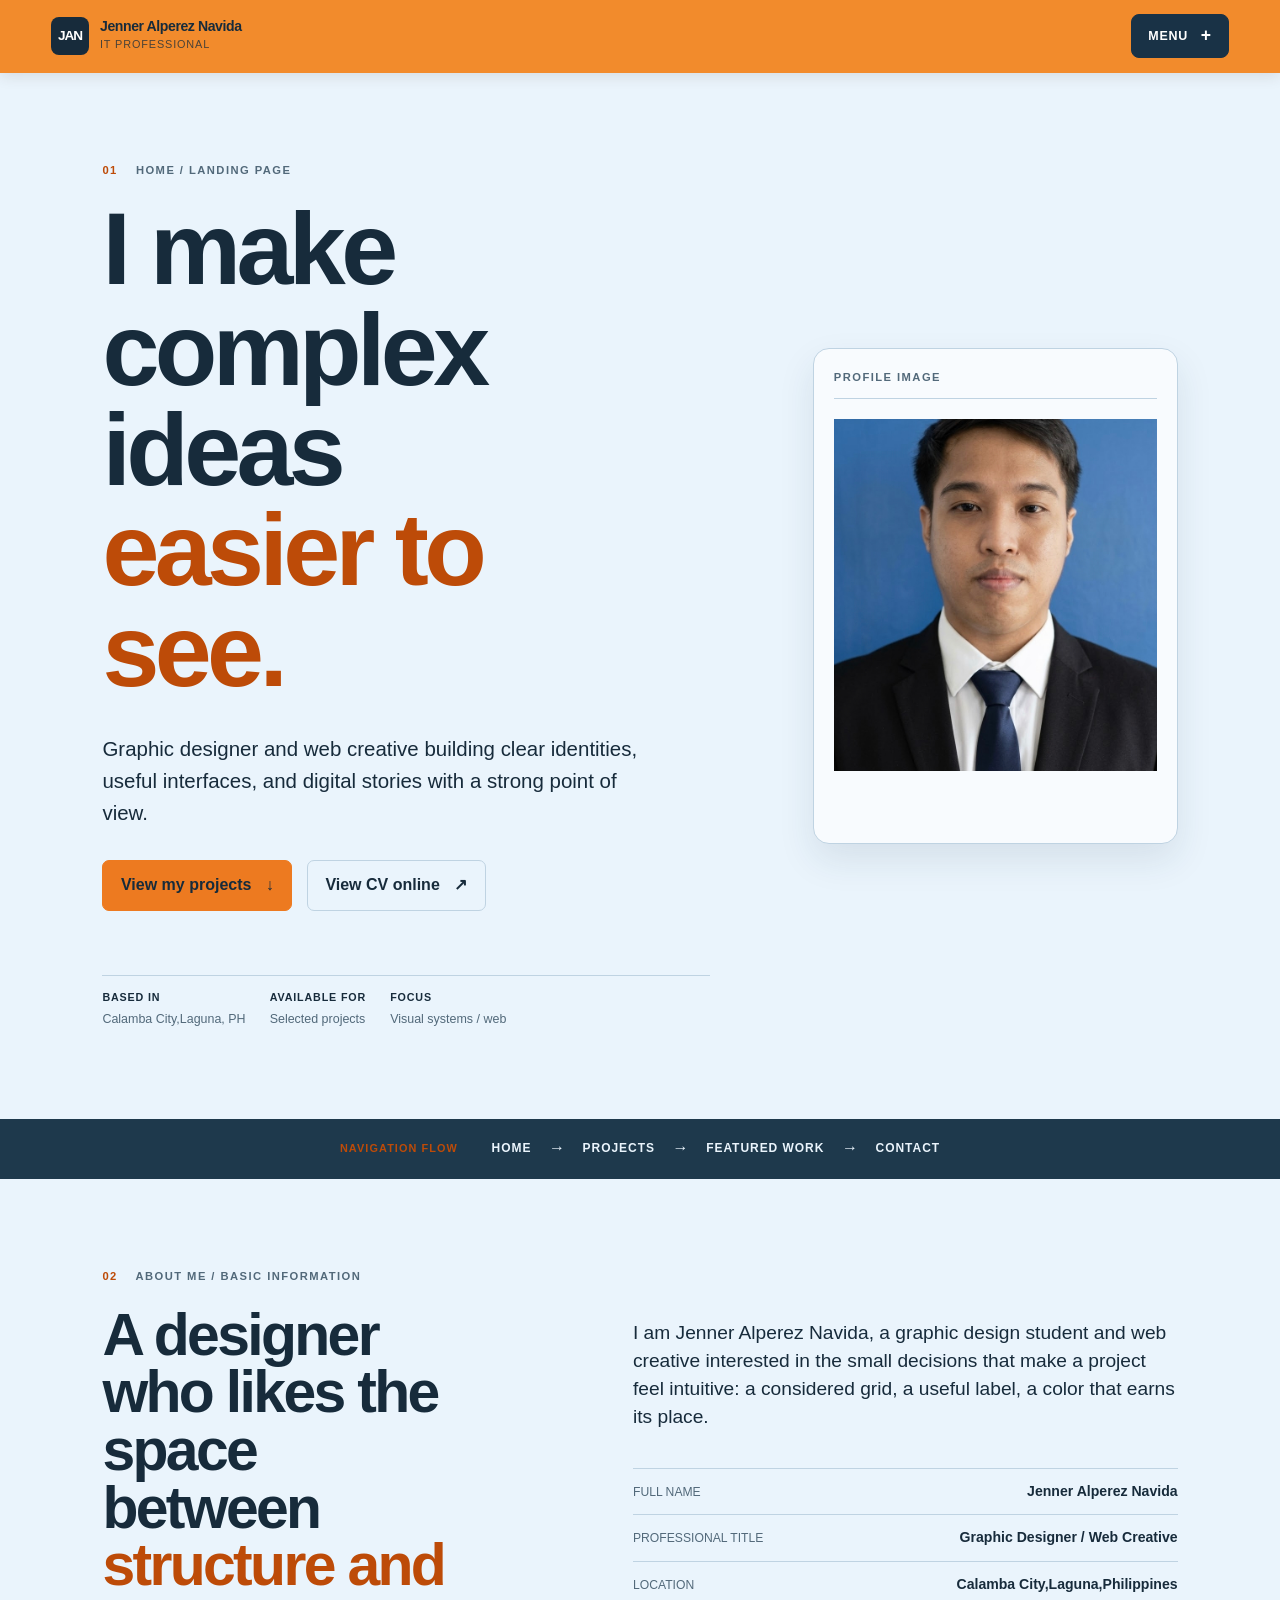
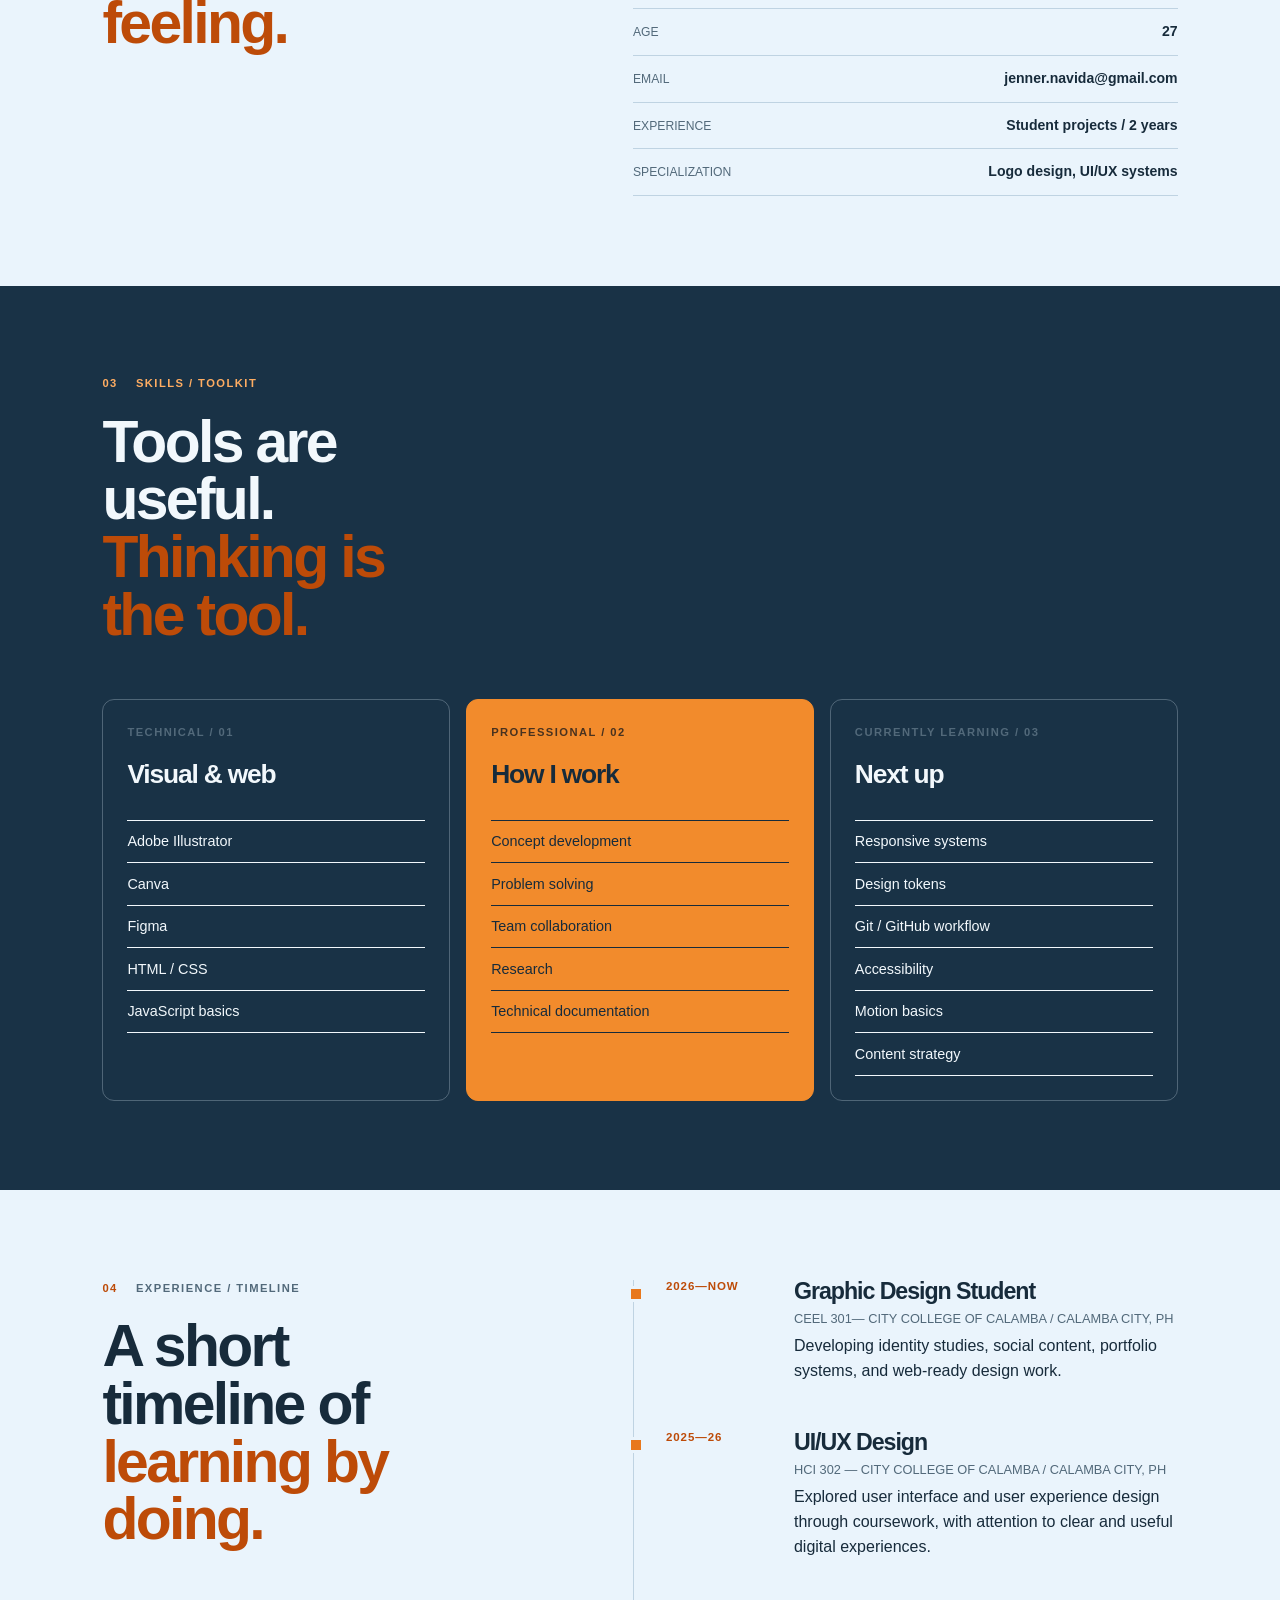
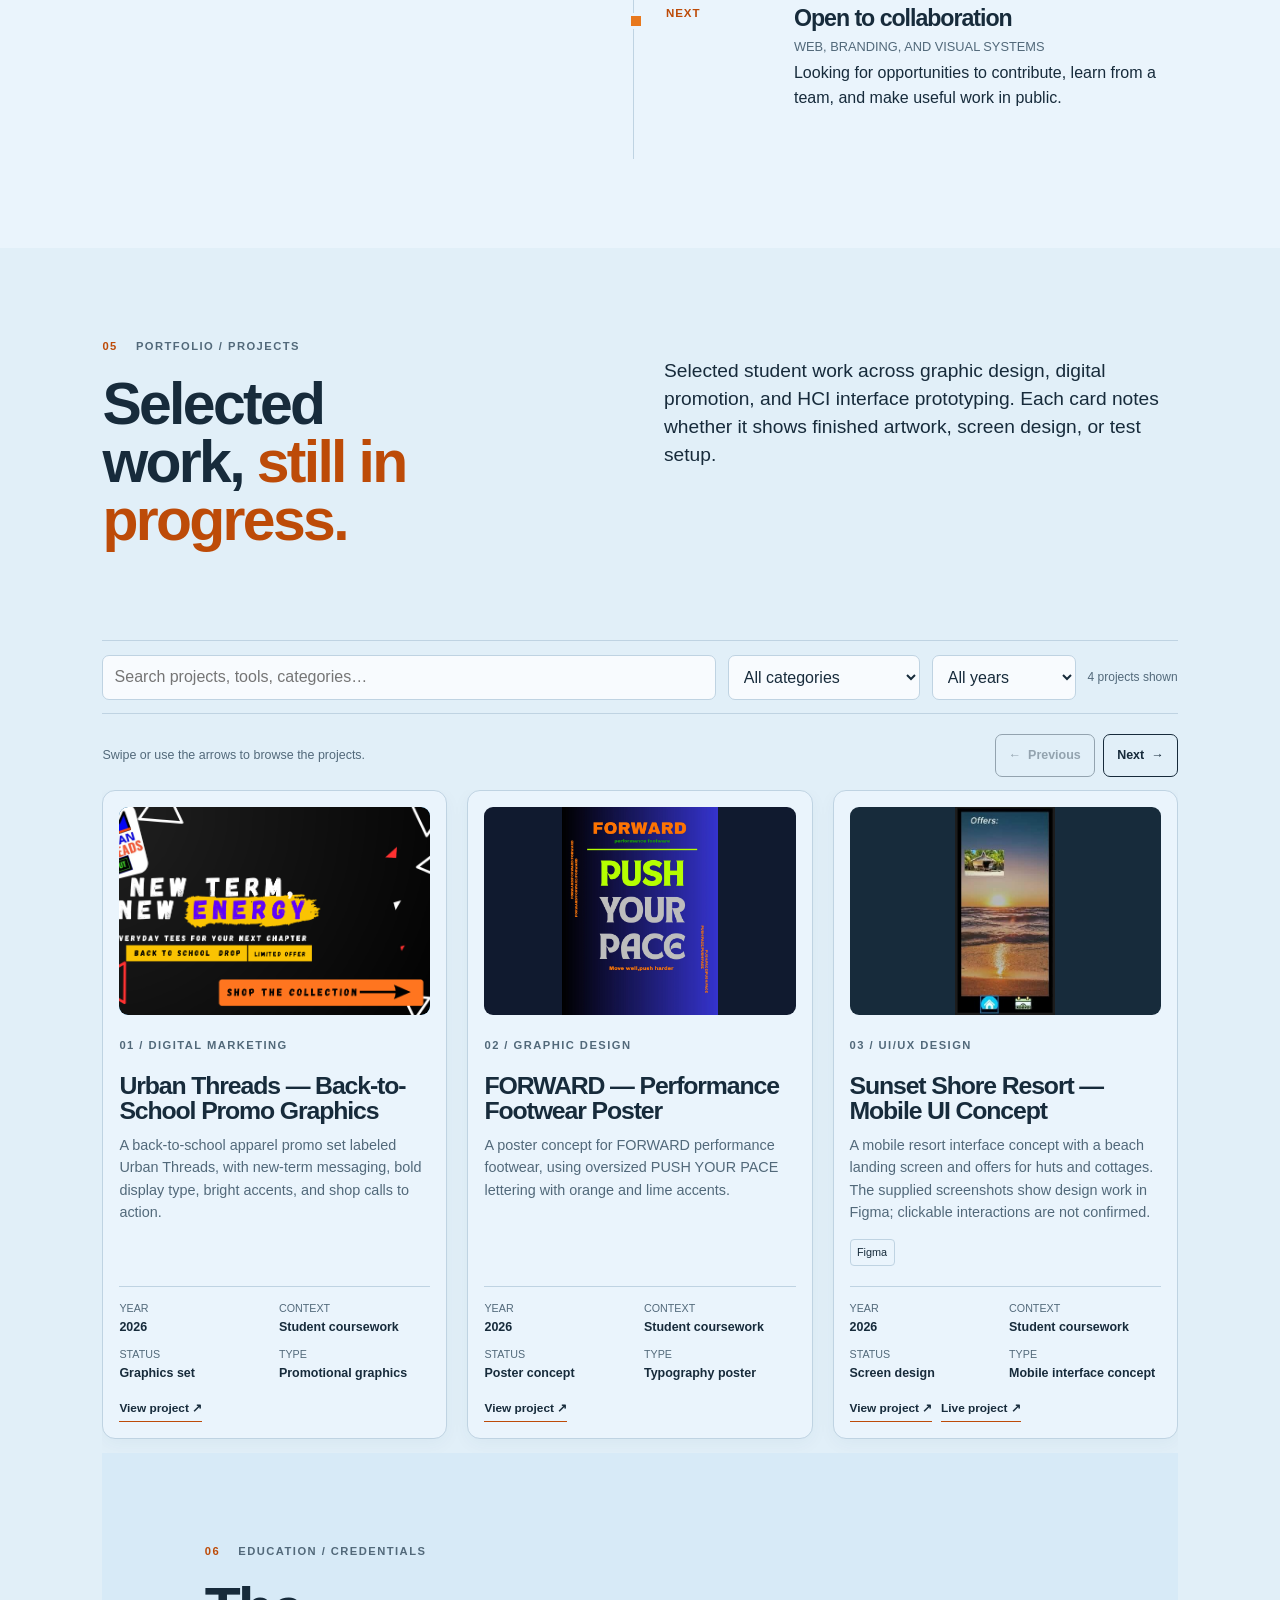
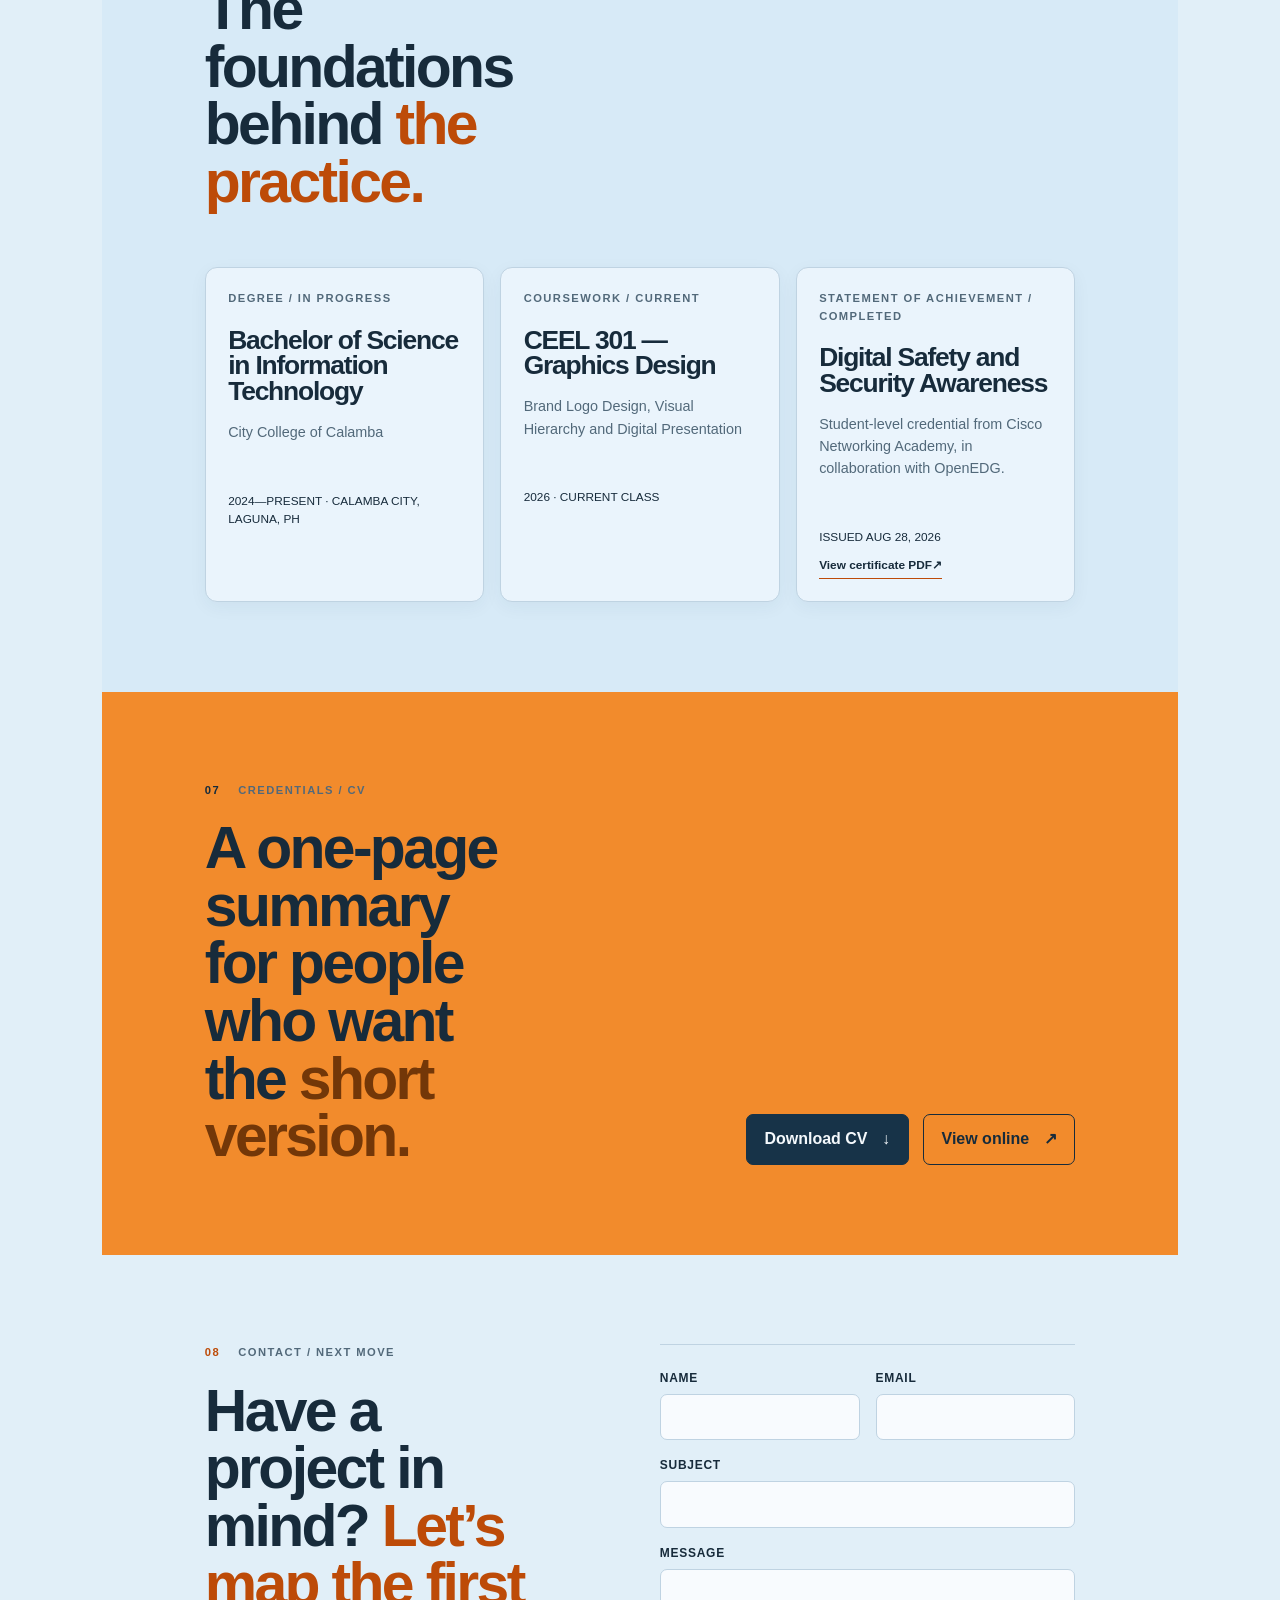
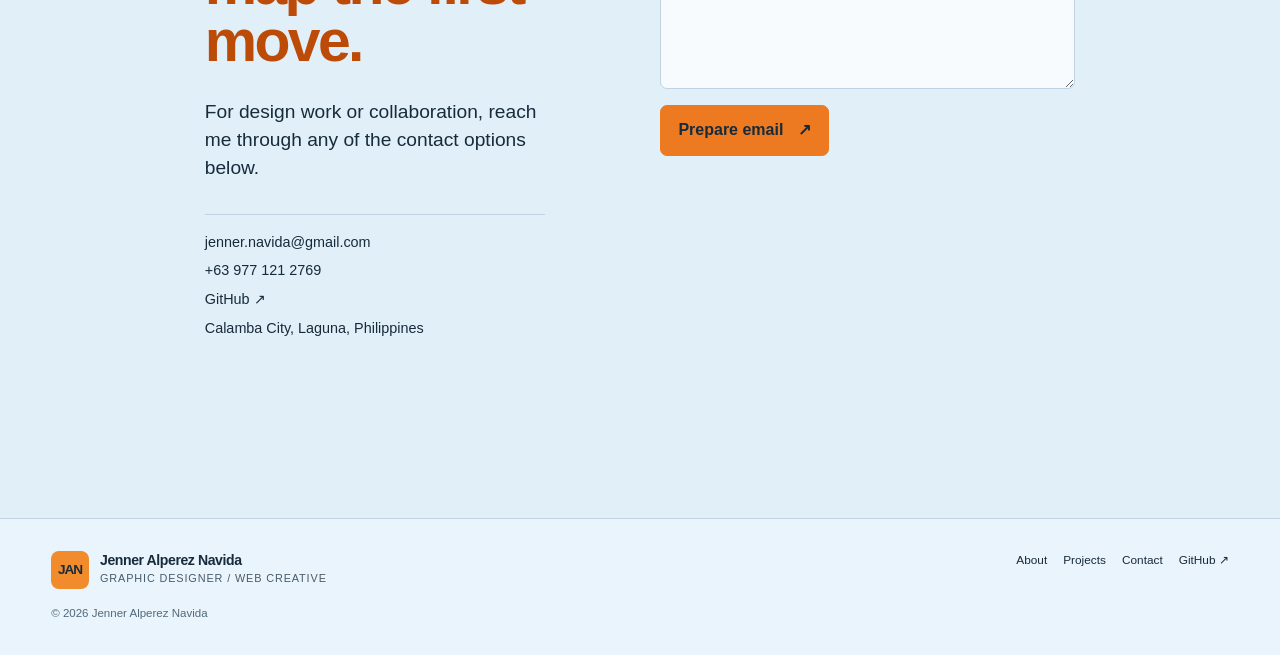
==== commit 316eb4f4: "Update index.html" ====
--- a/index.html
+++ b/index.html
@@ -175,6 +175,10 @@
                 <span>Location</span
                 ><strong>Calamba City,Laguna,Philippines</strong>
               </div>
+              <div role="listitem">
+  <span>Age</span><strong>27</strong>
+              </div>
+              
               <div role="listitem">
                 <span>Email</span><strong>jenner.navida@gmail.com</strong>
               </div>
--- a/styles.css
+++ b/styles.css
@@ -1897,4 +1897,20 @@
     object-fit: contain;
   }
 }
-
+.project-photo-button {
+  appearance: none;
+  background: transparent;
+  border: 0;
+  cursor: pointer;
+  display: block;
+  margin: 0;
+  padding: 0;
+  text-align: left;
+  width: 100%;
+}
+
+.project-photo-button:focus-visible {
+  outline: 3px solid var(--blue);
+  outline-offset: 4px;
+}
+
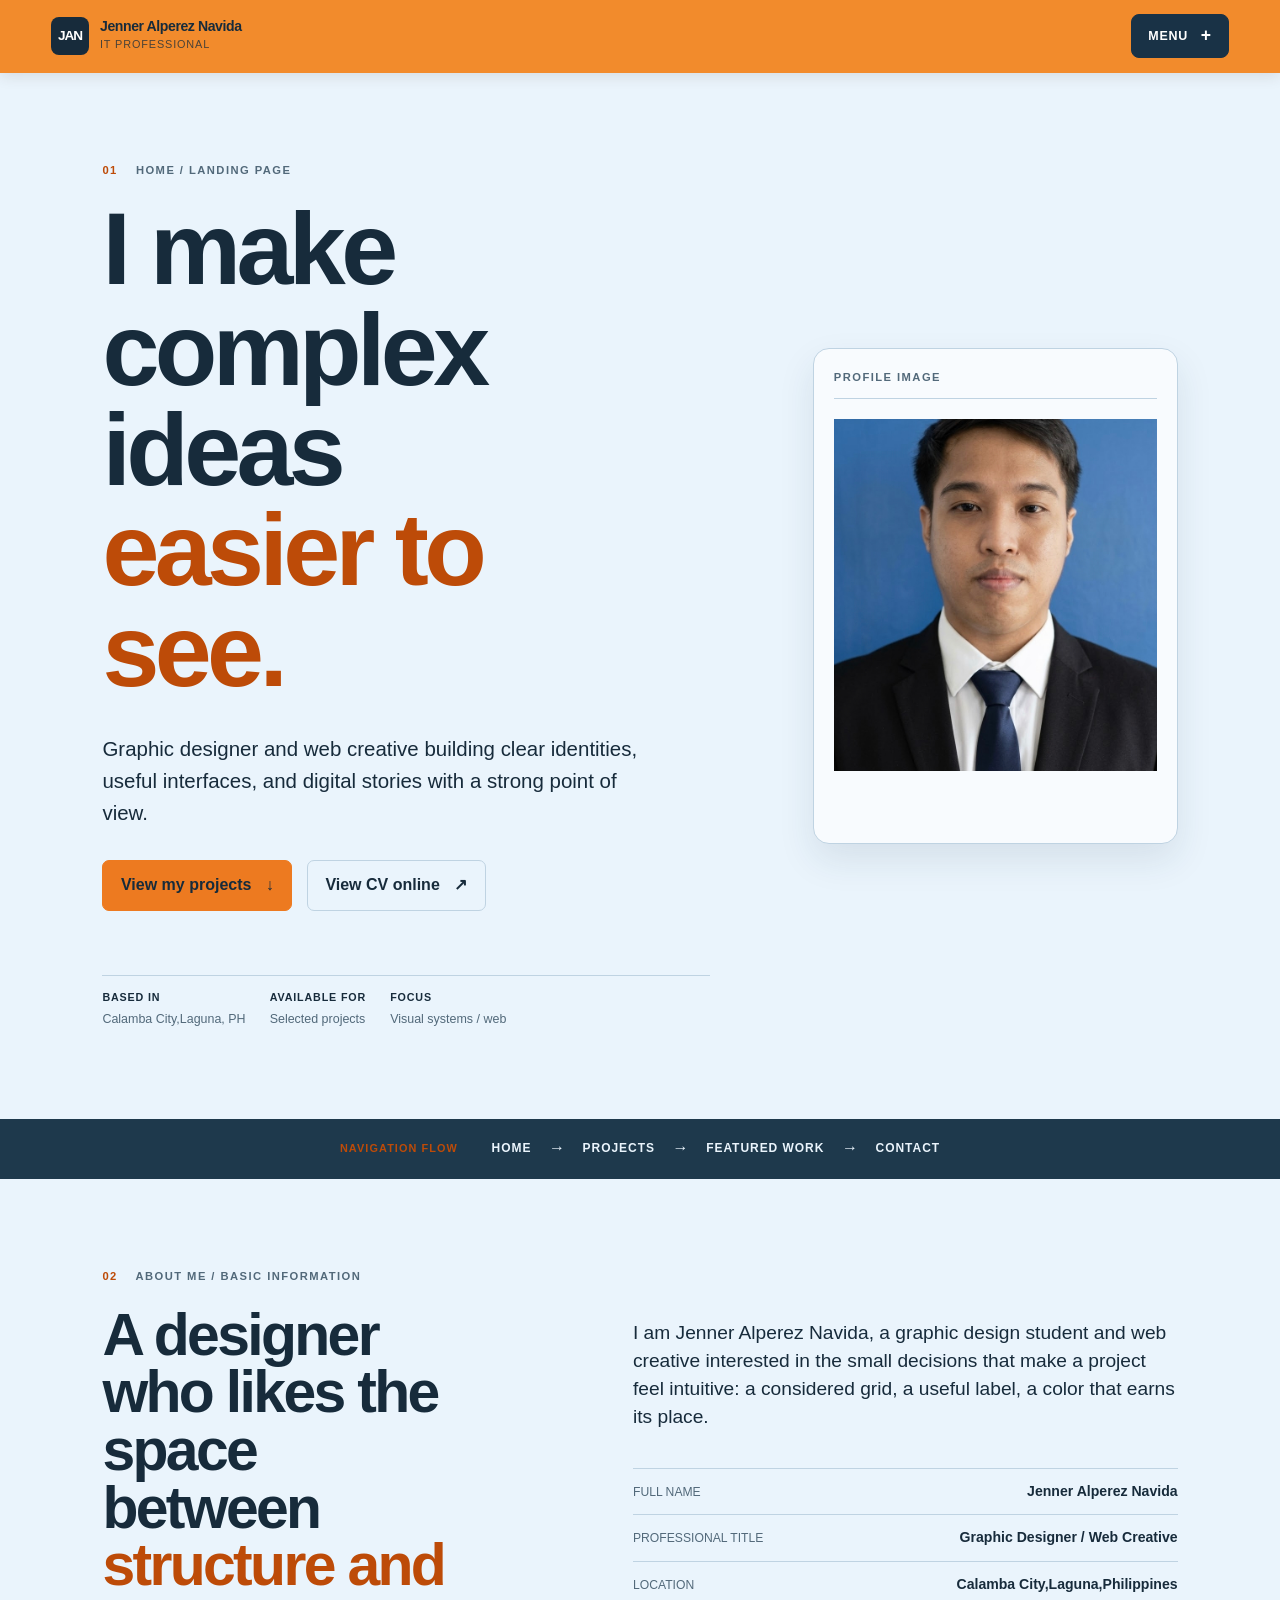
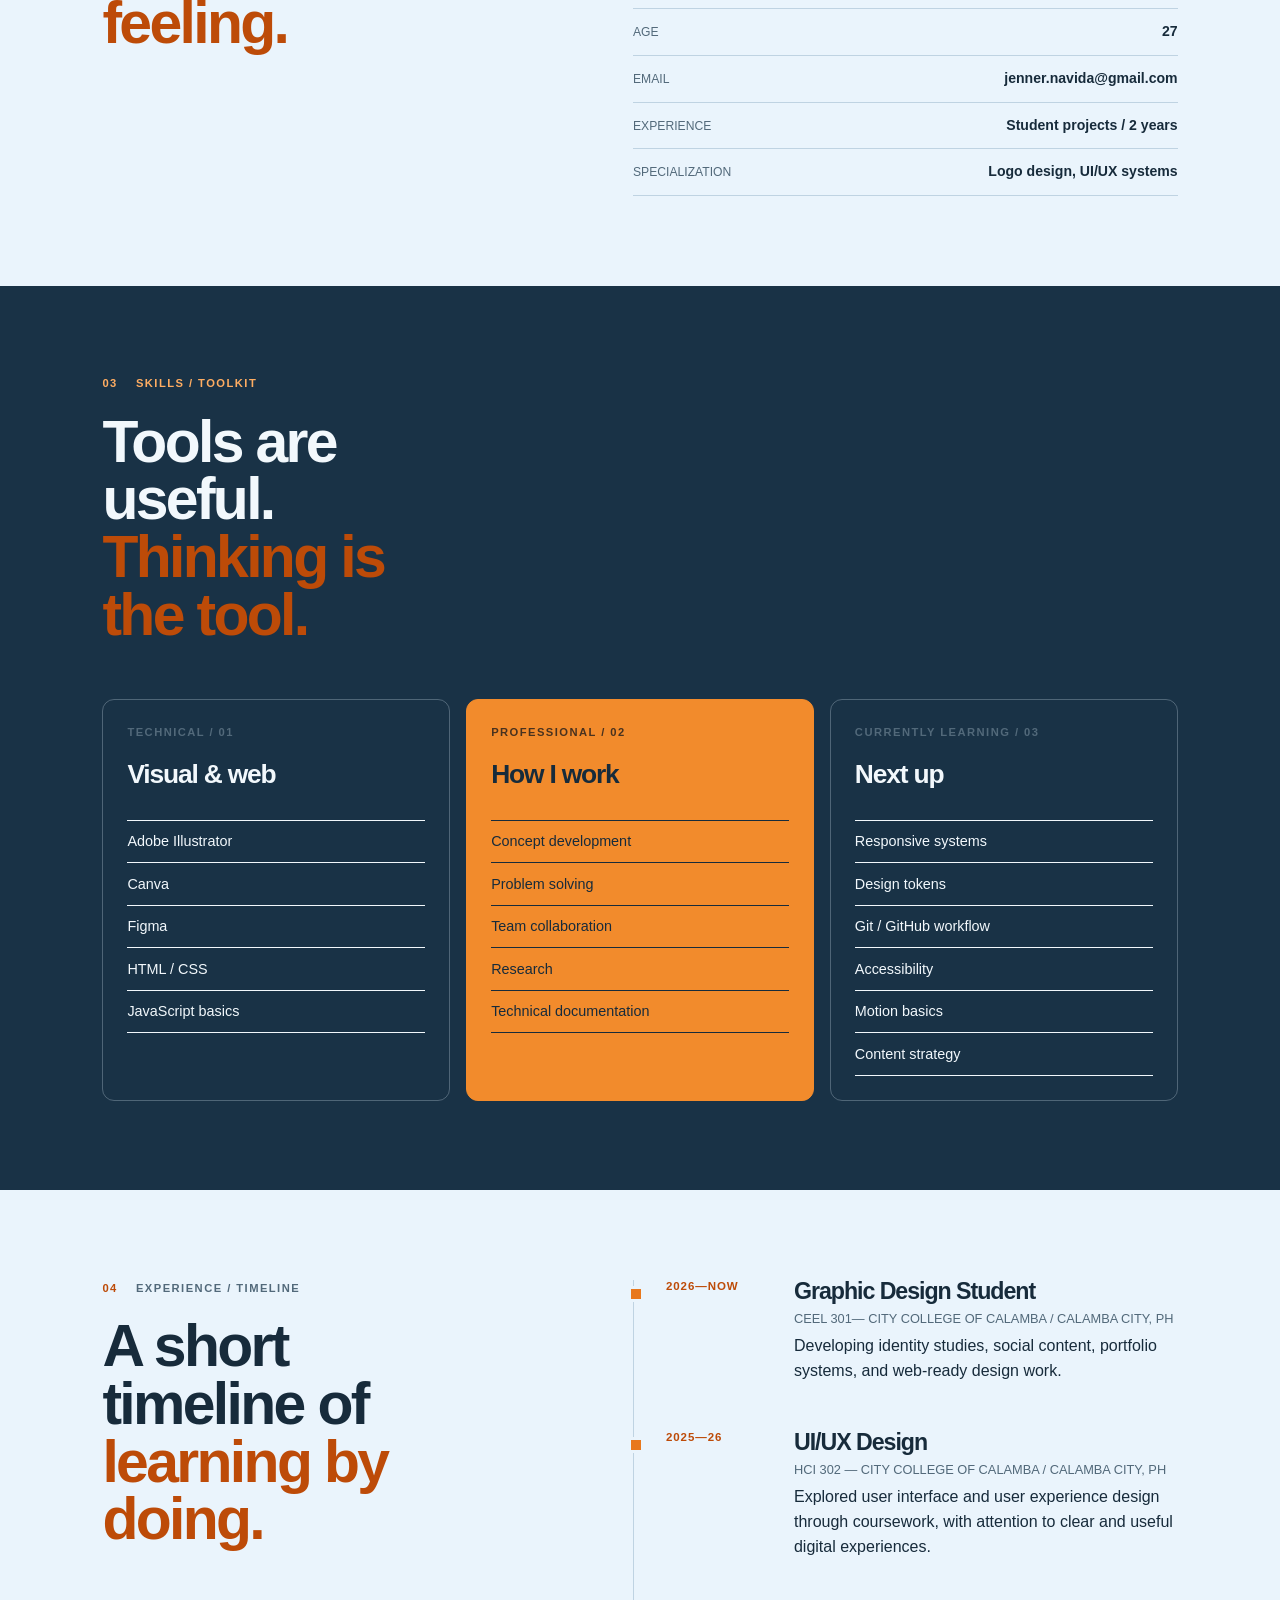
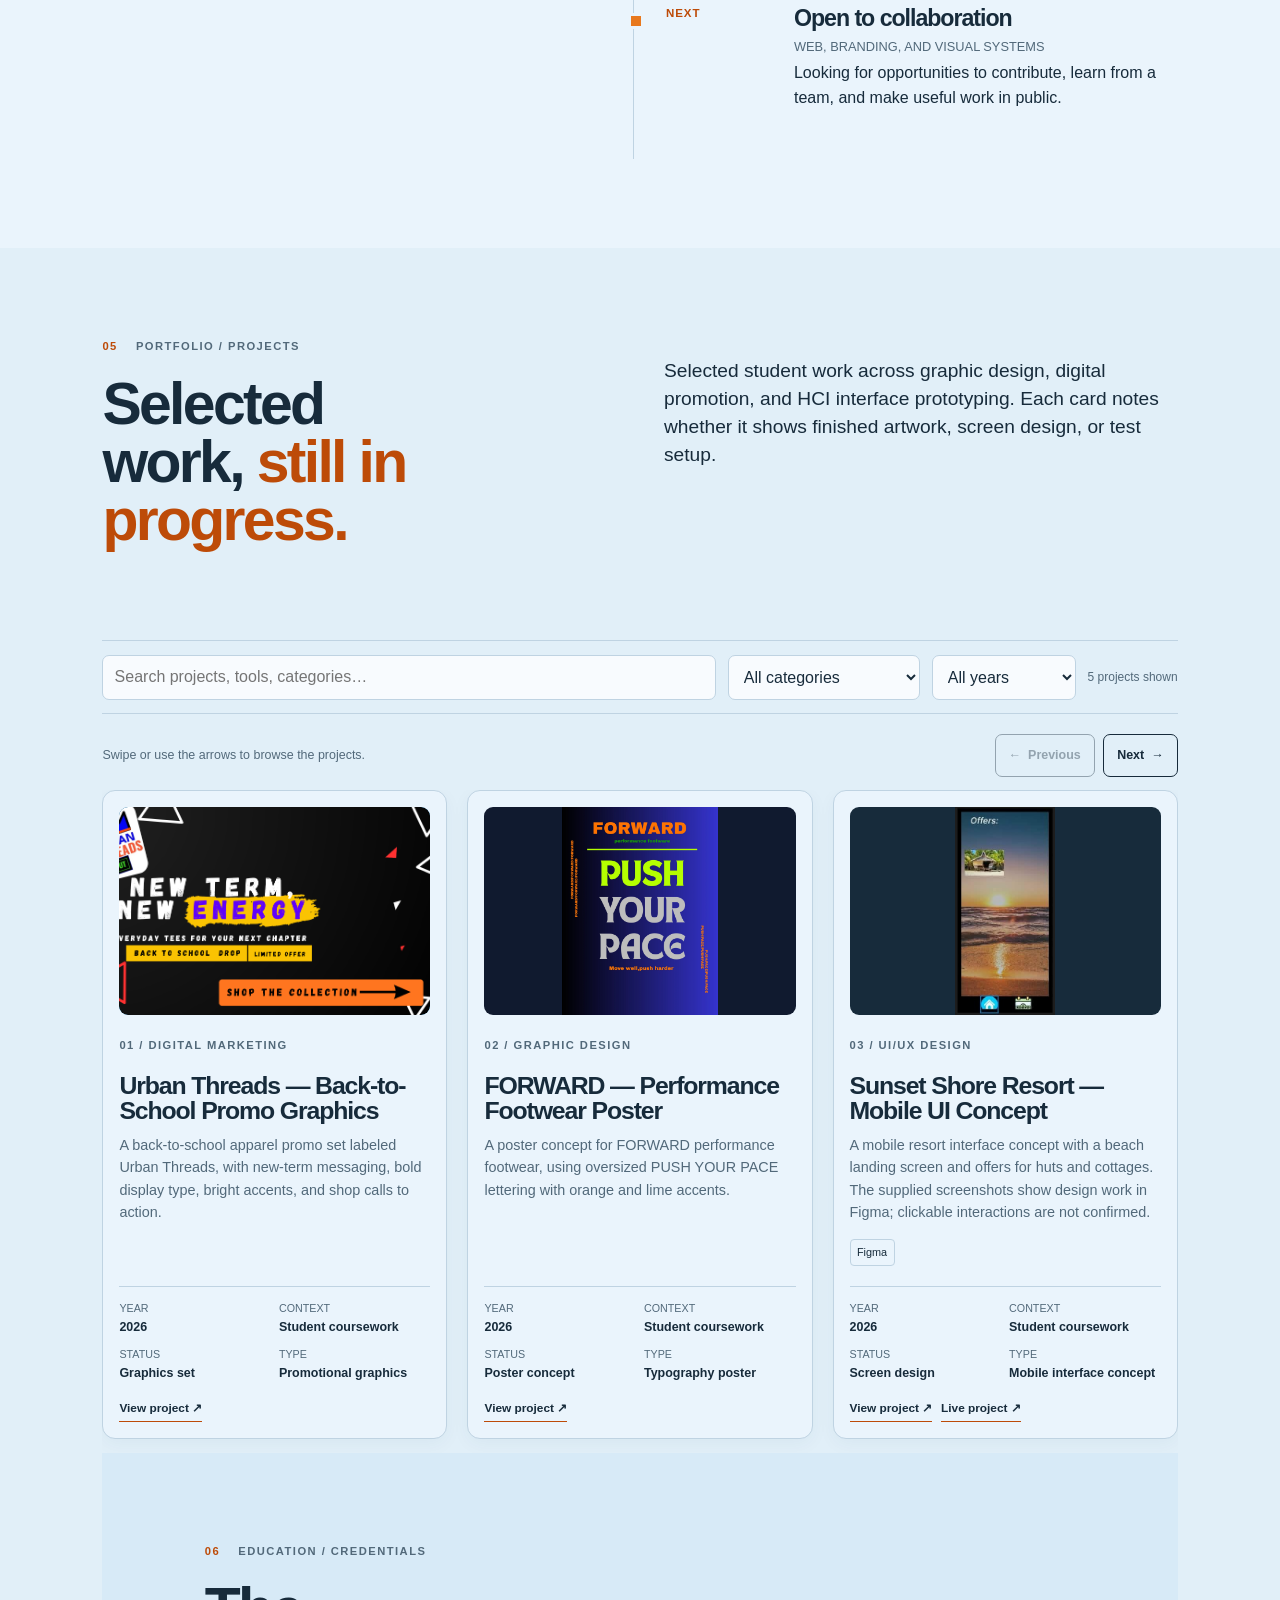
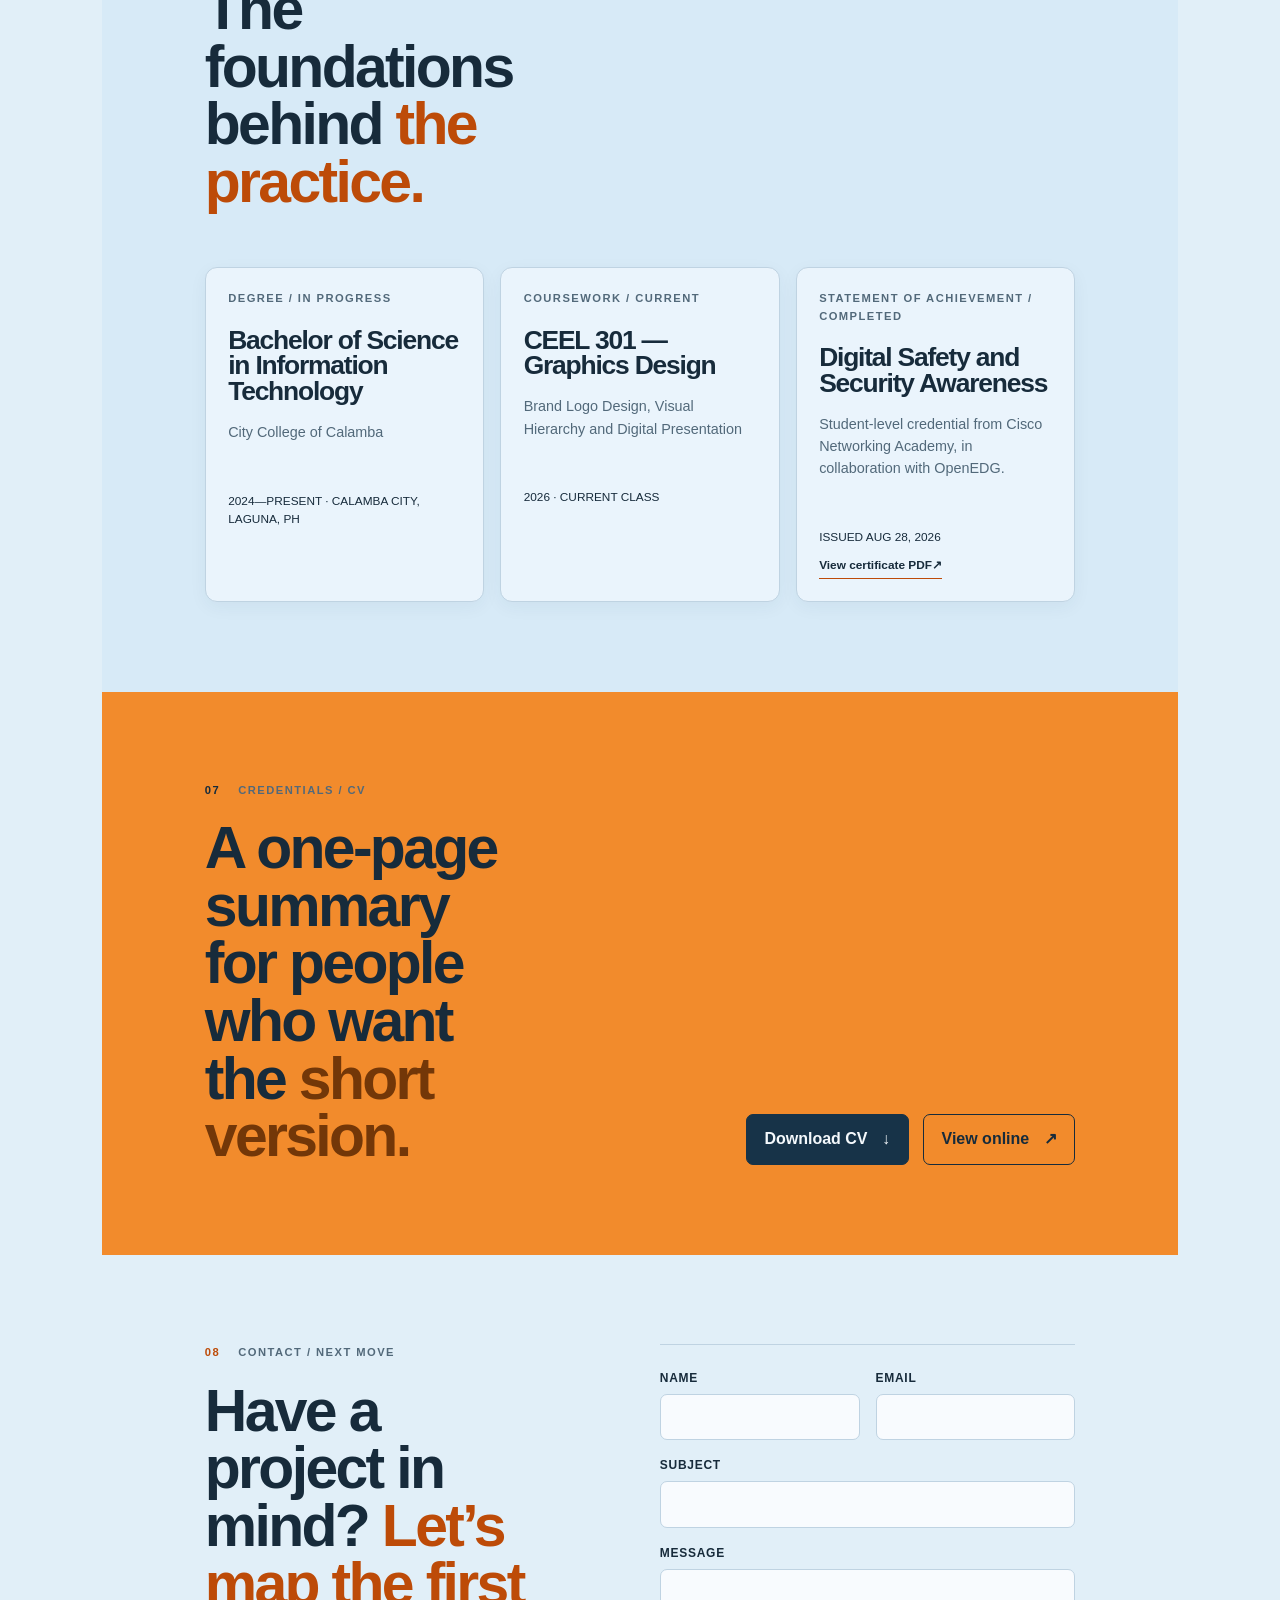
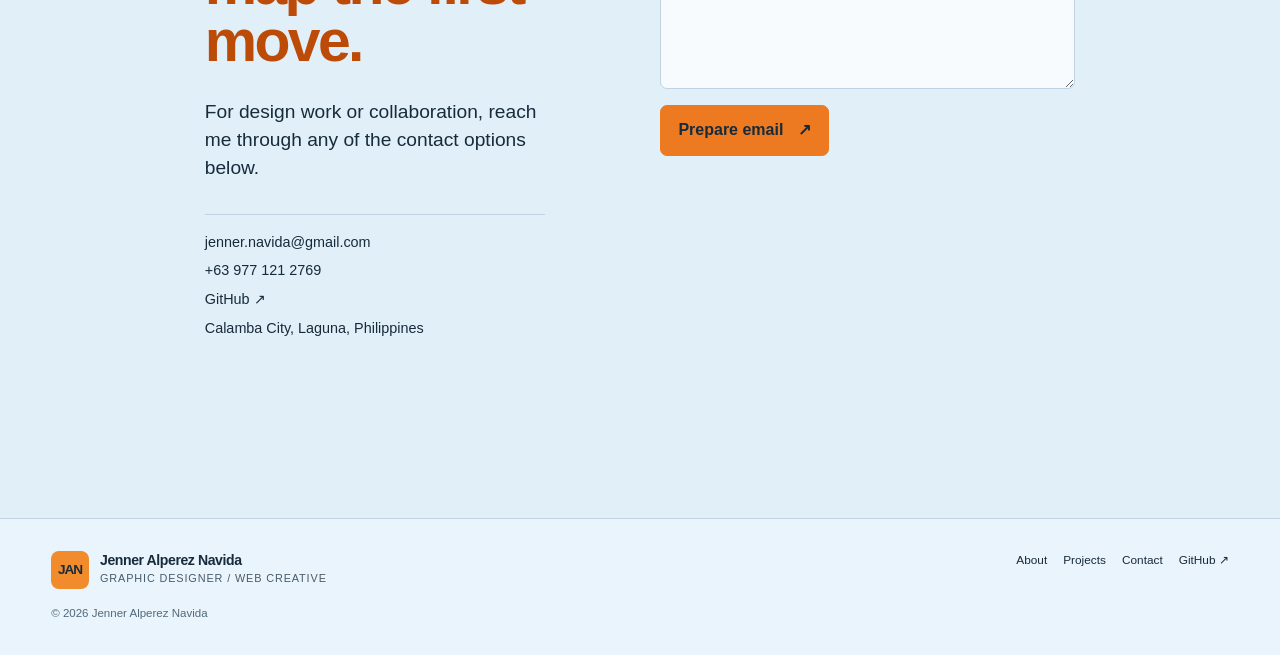
==== commit 43f928c4: "Update index.html" ====
--- a/index.html
+++ b/index.html
@@ -30,7 +30,7 @@
     />
     <link rel="manifest" href="site.webmanifest" />
     <link rel="stylesheet" href="styles.css?v=20261109-0234" />
-    <script defer src="script.js?v=20261101-1845"></script>
+    <script defer src="script.js?v=20261111-2145"></script>
   </head>
   <body>
     <a class="skip-link" href="#main-content">Skip to content</a>
@@ -640,5 +640,7 @@
       <span aria-hidden="true">↑</span>
       <span class="back-to-top-label" aria-hidden="true">Home</span>
     </button>
+    <script data-goatcounter="https://jennernavida.goatcounter.com/count"
+        async src="//gc.zgo.at/count.js"></script>
   </body>
 </html>
